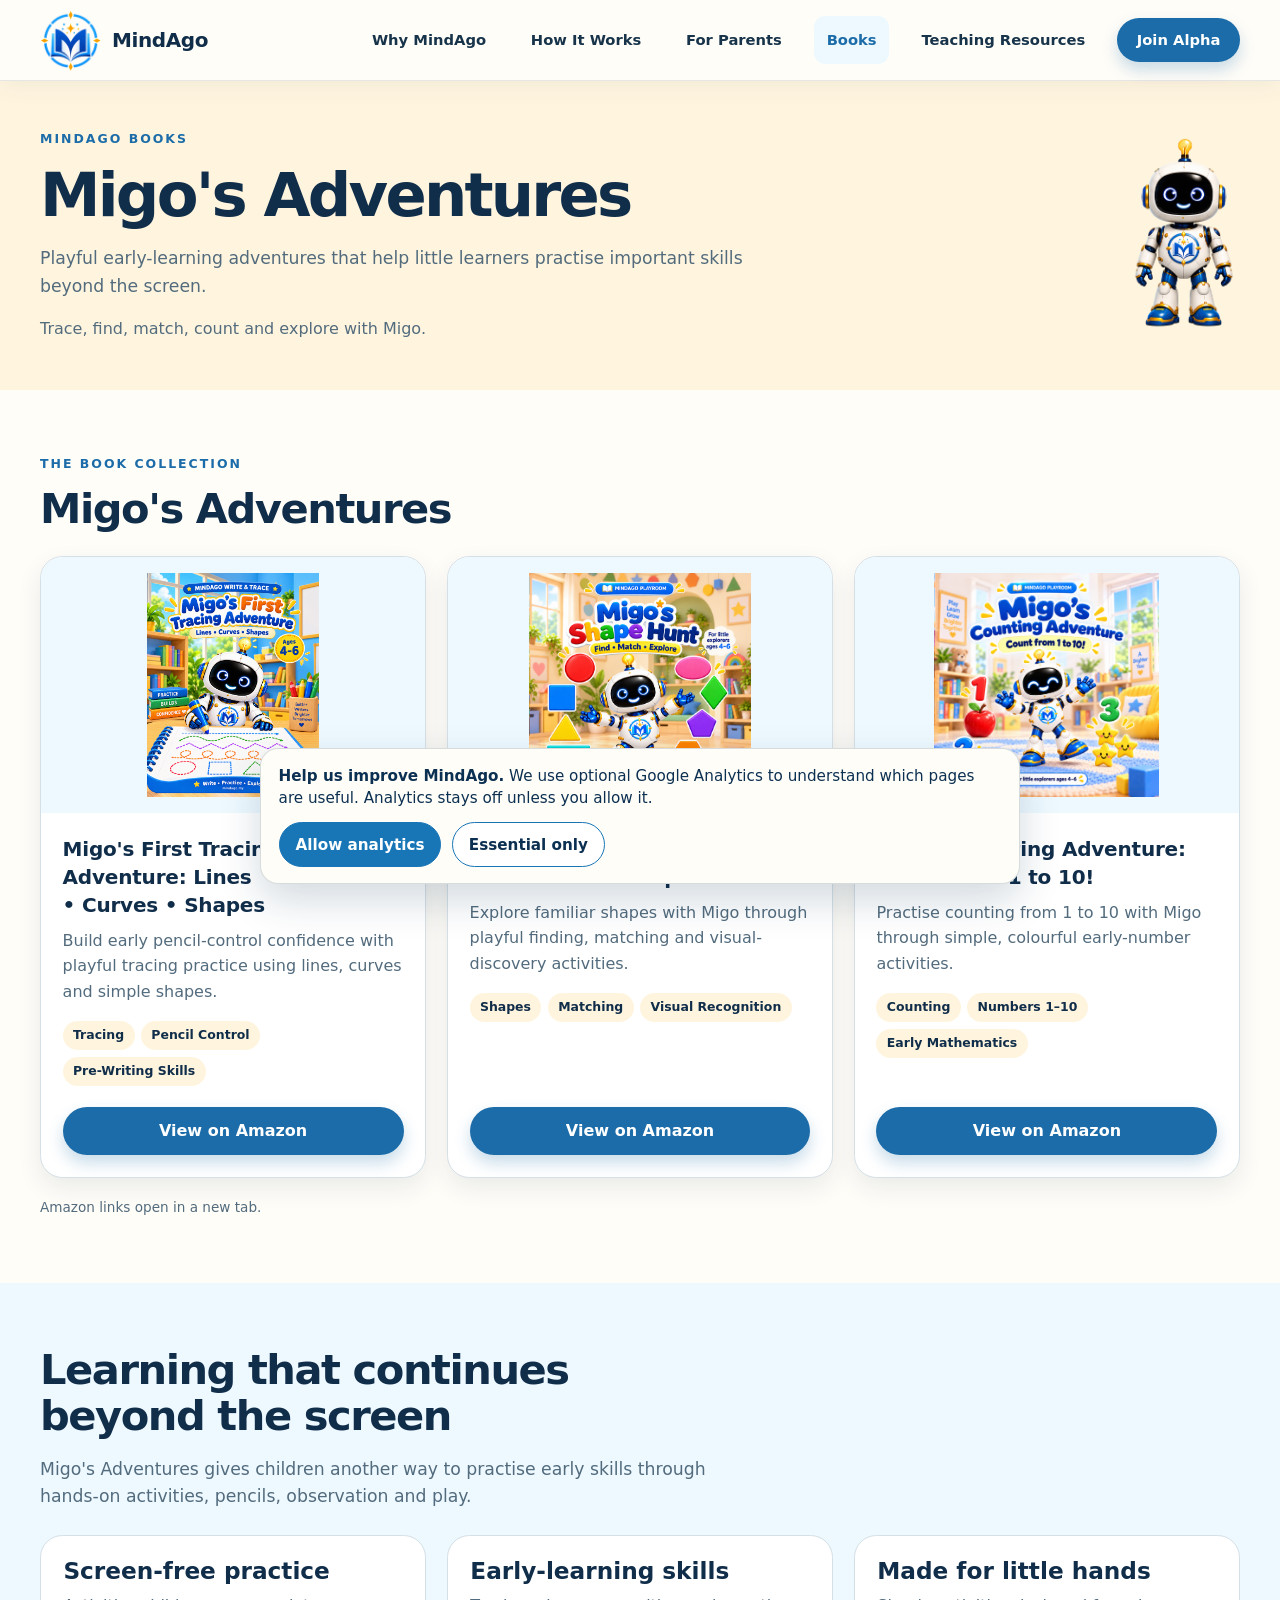
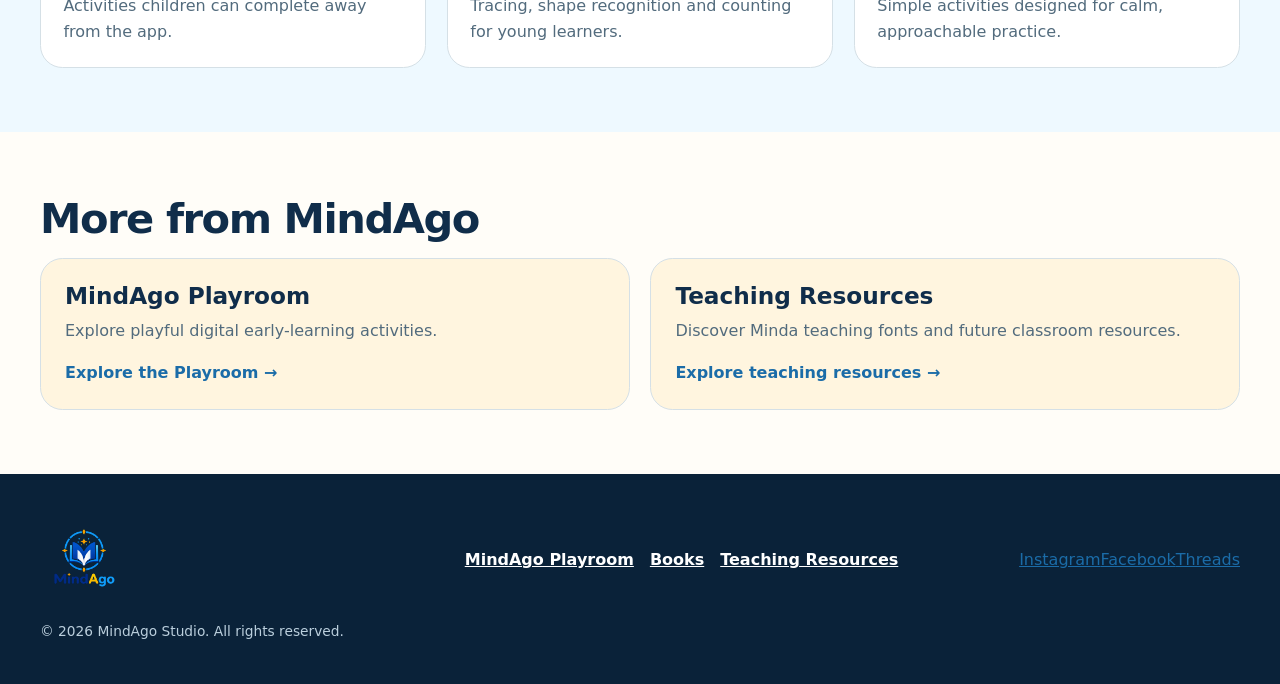
==== books/index.html @ 2902daa1 "Add social links to books footer" ====
<!doctype html>
<html lang="en">
  <head>
    <meta charset="utf-8">
    <meta name="viewport" content="width=device-width, initial-scale=1">
    <meta name="theme-color" content="#fff5df">
    <meta name="description" content="Explore Migo's Adventures from MindAgo — playful early-learning activity books for tracing, shapes and counting, available on Amazon.">
    <title>Migo's Adventures | MindAgo Books</title>
    <link rel="canonical" href="https://mindago.my/books/">
    <link rel="icon" href="../assets/branding/mindago_emblem.png?v=20260922c" type="image/png">
    <link rel="stylesheet" href="../styles.css?v=20260923b">
    <link rel="stylesheet" href="styles.css?v=20260922d">
    <script src="../script.js" defer></script>
    <script src="/analytics.js" defer></script>
</head>
  <body>
    <a class="skip-link" href="#main-content">Skip to main content</a>
    <header class="site-header" data-site-header>
      <div class="container header-inner">
        <a class="brand" href="../" aria-label="MindAgo home">
          <span class="brand-mark" aria-hidden="true">
            <img class="brand-logo" data-brand-logo
              src="../assets/branding/mindago_emblem.png?v=20260922c"
              width="68" height="68" alt="">
          </span>
          <span class="brand-name">MindAgo</span>
        </a>

        <button
          class="nav-toggle"
          type="button"
          aria-expanded="false"
          aria-controls="primary-navigation"
          data-nav-toggle
        >
          <span class="nav-toggle-label">Menu</span>
          <span class="nav-toggle-icon" aria-hidden="true"></span>
        </button>

        <nav class="site-nav" id="primary-navigation" aria-label="Primary navigation" data-navigation>
          <a href="../#why-mindago">Why MindAgo</a>
          <a href="../#how-it-works">How It Works</a>
          <a href="../#for-parents">For Parents</a>
          <a class="is-active" aria-current="page" href="/books/">Books</a>
          <a href="/teaching-resources/">Teaching Resources</a>
          <a class="button button-primary button-small" href="../#join-alpha">Join Alpha</a>
        </nav>
      </div>
    </header>


    <main id="main-content">
      <section class="books-intro" aria-labelledby="books-title">
        <div class="container books-intro-inner">
          <div>
            <p class="eyebrow">MindAgo Books</p>
            <h1 id="books-title">Migo's Adventures</h1>
            <p class="section-lead">Playful early-learning adventures that help little learners practise important skills beyond the screen.</p>
            <p>Trace, find, match, count and explore with Migo.</p>
          </div>
          <img src="../assets/characters/migo_default_1024.png?v=20260922c" width="941" height="1672" alt="">
        </div>
      </section>
      <section class="books-section" aria-labelledby="collection-title">
        <div class="container">
          <div class="section-heading">
            <p class="eyebrow">The book collection</p>
            <h2 id="collection-title">Migo's Adventures</h2>
          </div>
          <div class="book-grid">
          <article class="book-card" aria-labelledby="book-1">
            <img class="book-cover" src="../assets/books/migo_first_tracing_adventure.png" width="5169" height="6750" loading="lazy" decoding="async" alt="Cover of Migo&#x27;s First Tracing Adventure: Lines • Curves • Shapes">
            <div class="book-card-copy">
              <h3 id="book-1">Migo's First Tracing Adventure: Lines • Curves • Shapes</h3>
              <p>Build early pencil-control confidence with playful tracing practice using lines, curves and simple shapes.</p>
              <ul class="book-focus" aria-label="Learning focus"><li>Tracing</li><li>Pencil Control</li><li>Pre-Writing Skills</li></ul>
              <a class="button button-primary" href="https://www.amazon.com/dp/B0HKC2VXKJ" target="_blank" rel="noopener noreferrer" aria-describedby="amazon-note">View on Amazon</a>
            </div>
          </article>
          <article class="book-card" aria-labelledby="book-2">
            <img class="book-cover" src="../assets/books/migo_shape_hunt.png" width="1254" height="1260" loading="lazy" decoding="async" alt="Cover of Migo&#x27;s Shape Hunt: Find • Match • Explore">
            <div class="book-card-copy">
              <h3 id="book-2">Migo's Shape Hunt: Find • Match • Explore</h3>
              <p>Explore familiar shapes with Migo through playful finding, matching and visual-discovery activities.</p>
              <ul class="book-focus" aria-label="Learning focus"><li>Shapes</li><li>Matching</li><li>Visual Recognition</li></ul>
              <a class="button button-primary" href="https://www.amazon.com/dp/B0HJQJ74JT" target="_blank" rel="noopener noreferrer" aria-describedby="amazon-note">View on Amazon</a>
            </div>
          </article>
          <article class="book-card" aria-labelledby="book-3">
            <img class="book-cover" src="../assets/books/migo_counting_adventure.png" width="1040" height="1035" loading="lazy" decoding="async" alt="Cover of Migo&#x27;s Counting Adventure: Count from 1 to 10!">
            <div class="book-card-copy">
              <h3 id="book-3">Migo's Counting Adventure: Count from 1 to 10!</h3>
              <p>Practise counting from 1 to 10 with Migo through simple, colourful early-number activities.</p>
              <ul class="book-focus" aria-label="Learning focus"><li>Counting</li><li>Numbers 1–10</li><li>Early Mathematics</li></ul>
              <a class="button button-primary" href="https://www.amazon.com/dp/B0HJNPP9JC" target="_blank" rel="noopener noreferrer" aria-describedby="amazon-note">View on Amazon</a>
            </div>
          </article>
          </div>
          <p class="amazon-note" id="amazon-note">Amazon links open in a new tab.</p>
        </div>
      </section>
      <section class="books-section books-benefits" aria-labelledby="benefits-title">
        <div class="container">
          <div class="section-heading">
            <h2 id="benefits-title">Learning that continues beyond the screen</h2>
            <p>Migo's Adventures gives children another way to practise early skills through hands-on activities, pencils, observation and play.</p>
          </div>
          <div class="book-benefit-grid">
            <article><h3>Screen-free practice</h3><p>Activities children can complete away from the app.</p></article>
            <article><h3>Early-learning skills</h3><p>Tracing, shape recognition and counting for young learners.</p></article>
            <article><h3>Made for little hands</h3><p>Simple activities designed for calm, approachable practice.</p></article>
          </div>
        </div>
      </section>
      <section class="books-section" aria-labelledby="more-title">
        <div class="container">
          <h2 id="more-title">More from MindAgo</h2>
          <div class="books-more-grid">
            <a class="books-more-card" href="../"><h3>MindAgo Playroom</h3><p>Explore playful digital early-learning activities.</p><span aria-hidden="true">Explore the Playroom →</span></a>
            <a class="books-more-card" href="../teaching-resources/"><h3>Teaching Resources</h3><p>Discover Minda teaching fonts and future classroom resources.</p><span aria-hidden="true">Explore teaching resources →</span></a>
          </div>
        </div>
      </section>
    </main>
    <footer class="site-footer">
      <div class="container footer-main">
        <a class="footer-brand" href="../" aria-label="MindAgo home"><img src="../assets/branding/mindago_logo.png?v=20260922c" alt="MindAgo"></a>
        <nav class="footer-nav" aria-label="Footer navigation"><a href="../">MindAgo Playroom</a><a href="/books/" aria-current="page">Books</a><a href="../teaching-resources/">Teaching Resources</a></nav>
        <nav class="footer-social" aria-label="MindAgo social media"><a href="https://www.instagram.com/mindago.my/" target="_blank" rel="me noopener noreferrer" aria-label="MindAgo on Instagram">Instagram</a><a href="https://www.facebook.com/122094181443495933" target="_blank" rel="me noopener noreferrer" aria-label="MindAgo on Facebook">Facebook</a><a href="https://www.threads.com/@mindago.my" target="_blank" rel="me noopener noreferrer" aria-label="MindAgo on Threads">Threads</a></nav>
        <p class="footer-release">© 2026 MindAgo Studio. All rights reserved.</p>
      </div>
    </footer>
  </body>
</html>
---- styles.css ----
:root {
  --navy: #102d4a;
  --navy-deep: #0a2239;
  --blue: #1b6ca8;
  --blue-bright: #2f8fd3;
  --sky: #dff2ff;
  --sky-soft: #eef9ff;
  --cream: #fff5df;
  --cream-deep: #f7e6c7;
  --pearl: #fffdf8;
  --gold: #d69d2f;
  --gold-soft: #ffecb3;
  --green: #4f9d69;
  --green-soft: #e3f5e8;
  --ink: #17344b;
  --muted: #526b7d;
  --line: #d5e0e6;
  --white: #ffffff;
  --container: 75rem;
  --header-height: 5rem;
  --header-offset: 112px;
  --radius-small: 0.9rem;
  --radius-medium: 1.4rem;
  --radius-large: 2rem;
  --shadow-soft: 0 1rem 2.5rem rgba(16, 45, 74, 0.11);
  --shadow-card: 0 0.6rem 1.5rem rgba(16, 45, 74, 0.09);
}

*,
*::before,
*::after {
  box-sizing: border-box;
}

[hidden] {
  display: none !important;
}

html {
  scroll-behavior: smooth;
  scroll-padding-top: calc(var(--header-offset) / 2);
}

section[id] {
  scroll-margin-top: calc(var(--header-offset) / 2);
}

body {
  min-width: 20rem;
  margin: 0;
  color: var(--ink);
  background: var(--pearl);
  font-family: Inter, ui-rounded, "Segoe UI", system-ui, -apple-system, BlinkMacSystemFont, sans-serif;
  font-size: 1rem;
  line-height: 1.6;
  overflow-x: clip;
}

img {
  display: block;
  max-width: 100%;
  height: auto;
}

a {
  color: var(--blue);
}

a:hover {
  color: var(--navy);
}

button,
input,
select {
  font: inherit;
}

h1,
h2,
h3,
p,
figure,
blockquote {
  margin-top: 0;
}

h1,
h2,
h3 {
  color: var(--navy);
  font-weight: 850;
  line-height: 1.12;
  text-wrap: balance;
}

h1 {
  margin-bottom: 1.2rem;
  font-size: clamp(2.55rem, 8.5vw, 4.9rem);
  letter-spacing: -0.045em;
}

h2 {
  margin-bottom: 1rem;
  font-size: clamp(2rem, 6.5vw, 3.4rem);
  letter-spacing: -0.035em;
}

h3 {
  margin-bottom: 0.55rem;
  font-size: clamp(1.15rem, 3vw, 1.45rem);
}

p {
  margin-bottom: 1rem;
}

:focus-visible {
  outline: 3px solid #f0b52e;
  outline-offset: 4px;
}

.skip-link {
  position: fixed;
  z-index: 1000;
  top: 0.7rem;
  left: 0.7rem;
  padding: 0.8rem 1rem;
  border-radius: 0.65rem;
  color: var(--white);
  background: var(--navy);
  transform: translateY(-160%);
  transition: transform 160ms ease;
}

.skip-link:focus {
  color: var(--white);
  transform: translateY(0);
}

.container {
  width: min(100% - 2rem, var(--container));
  margin-inline: auto;
}

.section {
  position: relative;
  padding-block: clamp(4rem, 8vw, 7rem);
}

.section-heading {
  max-width: 44rem;
  margin-bottom: clamp(2rem, 5vw, 3.4rem);
}

.section-heading > p:last-child,
.section-lead {
  color: var(--muted);
  font-size: 1.08rem;
}

.centered-heading {
  margin-inline: auto;
  text-align: center;
}

.eyebrow {
  margin-bottom: 0.75rem;
  color: var(--blue);
  font-size: 0.78rem;
  font-weight: 900;
  letter-spacing: 0.16em;
  text-transform: uppercase;
}

.eyebrow-light {
  color: var(--gold-soft);
}

.button {
  display: inline-flex;
  min-height: 48px;
  padding: 0.78rem 1.35rem;
  border: 2px solid transparent;
  border-radius: 999px;
  align-items: center;
  justify-content: center;
  color: var(--white);
  font-weight: 800;
  line-height: 1.2;
  text-align: center;
  text-decoration: none;
  transition: transform 160ms ease, box-shadow 160ms ease, background-color 160ms ease;
}

.button:hover {
  color: var(--white);
  transform: translateY(-2px);
}

.button:active {
  transform: translateY(1px);
}

.button-primary {
  background: var(--blue);
  box-shadow: 0 0.5rem 1rem rgba(27, 108, 168, 0.24);
}

.button-primary:hover {
  background: #155b90;
}

.button-secondary {
  border-color: var(--blue);
  color: var(--blue);
  background: rgba(255, 255, 255, 0.74);
  box-shadow: none;
}

.button-secondary:hover {
  color: var(--navy);
  background: var(--white);
}

.button-light {
  color: var(--navy);
  background: var(--pearl);
}

.button-light:hover {
  color: var(--navy);
  background: var(--gold-soft);
}

.button-small {
  min-height: 44px;
  padding: 0.62rem 1.1rem;
  font-size: 0.92rem;
}

.button:disabled,
.button[aria-disabled="true"] {
  color: #566877;
  background: #d7e0e5;
  box-shadow: none;
  cursor: not-allowed;
  transform: none;
}

.site-header {
  position: sticky;
  z-index: 100;
  top: 0;
  min-height: var(--header-height);
  border-bottom: 1px solid rgba(16, 45, 74, 0.1);
  background: rgba(255, 253, 248, 0.94);
  box-shadow: 0 0.4rem 1.4rem rgba(16, 45, 74, 0.05);
  backdrop-filter: blur(12px);
}

.header-inner {
  display: flex;
  min-height: var(--header-height);
  flex-wrap: wrap;
  align-items: center;
  justify-content: space-between;
  gap: 0.5rem 1rem;
}

.brand {
  display: inline-flex;
  min-height: 48px;
  align-items: center;
  gap: 0.65rem;
  color: var(--navy);
  text-decoration: none;
}

.brand:hover {
  color: var(--blue);
}

.brand-mark {
  display: grid;
  width: 3.85rem;
  height: 3.85rem;
  flex: 0 0 auto;
  place-items: center;
}

.brand-logo {
  width: 100%;
  height: 100%;
  object-fit: contain;
}

.brand-fallback {
  display: grid;
  width: 100%;
  height: 100%;
  place-items: center;
  border-radius: 50%;
  color: var(--white);
  background: var(--blue);
  font-size: 1.7rem;
  font-weight: 900;
}

.brand-name {
  font-size: 1.25rem;
  font-weight: 900;
  letter-spacing: -0.02em;
}

.nav-toggle {
  display: inline-flex;
  min-width: 48px;
  min-height: 48px;
  padding: 0.6rem 0.8rem;
  border: 1px solid var(--line);
  border-radius: 0.75rem;
  align-items: center;
  gap: 0.55rem;
  color: var(--navy);
  background: var(--white);
  font-weight: 800;
}

.nav-toggle-icon,
.nav-toggle-icon::before,
.nav-toggle-icon::after {
  display: block;
  width: 1.25rem;
  height: 2px;
  border-radius: 1px;
  background: currentColor;
}

.nav-toggle-icon {
  position: relative;
}

.nav-toggle-icon::before,
.nav-toggle-icon::after {
  position: absolute;
  left: 0;
  content: "";
}

.nav-toggle-icon::before { top: -0.4rem; }
.nav-toggle-icon::after { top: 0.4rem; }

.site-nav {
  display: flex;
  width: 100%;
  padding: 0.3rem 0 1rem;
  flex-direction: column;
  gap: 0.15rem;
}

html.has-js .site-nav {
  display: none;
}

html.has-js .site-nav.is-open {
  display: flex;
}

.site-nav > a:not(.button) {
  display: inline-flex;
  min-height: 48px;
  padding: 0.75rem;
  border-radius: 0.7rem;
  align-items: center;
  color: var(--ink);
  font-weight: 750;
  text-decoration: none;
}

.site-nav > a:not(.button):hover,
.site-nav > a:not(.button).is-active {
  color: var(--blue);
  background: var(--sky-soft);
}

.hero {
  position: relative;
  padding-block: clamp(2.6rem, 5.6vw, 5.4rem);
  overflow: hidden;
  background:
    radial-gradient(circle at 8% 12%, rgba(255, 216, 113, 0.32), transparent 18rem),
    radial-gradient(circle at 92% 18%, rgba(47, 143, 211, 0.17), transparent 23rem),
    linear-gradient(145deg, #fff9ea 0%, var(--cream) 56%, #eaf7ff 100%);
}

.hero::after {
  position: absolute;
  right: -5rem;
  bottom: -8rem;
  width: 19rem;
  height: 19rem;
  border: 2.2rem solid rgba(27, 108, 168, 0.06);
  border-radius: 50%;
  content: "";
}

.hero-grid {
  position: relative;
  z-index: 1;
  display: grid;
  align-items: center;
  gap: clamp(2.4rem, 6vw, 5rem);
}

.hero-copy {
  max-width: 42rem;
}

.hero h1 {
  margin-bottom: 1rem;
  line-height: 1.02;
}

.hero-summary {
  max-width: 39rem;
  margin-bottom: 1.3rem;
  color: var(--muted);
  font-size: clamp(1.05rem, 2.6vw, 1.24rem);
}

.button-group {
  display: flex;
  flex-wrap: wrap;
  gap: 0.8rem;
}

.button-group .button {
  flex: 1 1 12rem;
}

.hero-note {
  display: flex;
  margin: 1.05rem 0 0;
  flex-wrap: wrap;
  gap: 0.5rem 1rem;
  color: var(--muted);
  font-size: 0.84rem;
  font-weight: 700;
}

.hero-note span {
  display: inline-flex;
  align-items: center;
  gap: 0.55rem;
}

.hero-note span::before {
  flex: 0 0 0.38rem;
  width: 0.38rem;
  height: 0.38rem;
  border-radius: 50%;
  background: var(--green);
  content: "";
}

.hero-art {
  position: relative;
  width: 100%;
  max-width: 43rem;
  margin-inline: auto;
  padding: 0 0.8rem 1.6rem;
}

.product-preview,
.playroom-feature-frame {
  position: relative;
  margin: 0;
}

.product-preview {
  padding: 0.5rem;
  border: 1px solid rgba(16, 45, 74, 0.15);
  border-radius: clamp(1.2rem, 4vw, 2rem);
  background: rgba(255, 255, 255, 0.78);
  box-shadow: var(--shadow-soft);
  transform: rotate(0.7deg);
}

.playroom-image {
  width: 100%;
  height: auto;
  aspect-ratio: 3 / 2;
  border-radius: calc(var(--radius-large) - 0.45rem);
  object-fit: contain;
  object-position: center;
}

.preview-badge {
  position: absolute;
  z-index: 3;
  top: -0.85rem;
  left: 1.2rem;
  padding: 0.45rem 0.8rem;
  border-radius: 999px;
  color: var(--navy);
  background: var(--gold-soft);
  box-shadow: var(--shadow-card);
  font-size: 0.76rem;
  font-weight: 850;
}

.product-preview figcaption,
.playroom-feature-frame figcaption {
  margin: 0.6rem 0.3rem 0.15rem;
  color: var(--muted);
  font-size: 0.77rem;
  text-align: center;
}

.hero-migo {
  position: absolute;
  z-index: 4;
  right: 0;
  bottom: 1rem;
  display: none;
  width: clamp(7.5rem, 11vw, 10.5rem);
  height: auto;
  aspect-ratio: 1;
  object-fit: contain;
  pointer-events: none;
}

.guides-section {
  padding-bottom: clamp(3.5rem, 7vw, 6rem);
  background: var(--pearl);
}

.guide-grid {
  display: grid;
  gap: 1.2rem;
}

.guide-card {
  position: relative;
  display: grid;
  min-height: 22rem;
  padding: 1.2rem 1.2rem 1.5rem;
  border: 1px solid rgba(16, 45, 74, 0.1);
  border-radius: var(--radius-large);
  align-content: end;
  overflow: hidden;
  transition: transform 180ms ease, box-shadow 180ms ease;
}

.guide-card::before {
  position: absolute;
  top: -4rem;
  right: -4rem;
  width: 11rem;
  height: 11rem;
  border: 1.3rem solid rgba(255, 255, 255, 0.34);
  border-radius: 50%;
  content: "";
}

.guide-migo { background: linear-gradient(150deg, #e7f6ff, #cfeeff); }
.guide-mindy { background: linear-gradient(150deg, #fff9e9, #f9e4b7); }
.guide-egg { background: linear-gradient(150deg, #fff9e8, #ffedaf); }

.guide-art {
  position: relative;
  z-index: 1;
  display: grid;
  height: clamp(13rem, 68vw, 18rem);
  place-items: center;
  overflow: hidden;
}

.guide-art img {
  position: absolute;
  inset: 0;
  width: 100%;
  height: 100%;
  object-fit: contain;
}

.guide-art-egg {
  margin: 0;
}

.guide-card > div:last-child {
  position: relative;
  z-index: 2;
  padding: 1rem 1.1rem;
  border-radius: var(--radius-medium);
  background: rgba(255, 255, 255, 0.78);
  backdrop-filter: blur(6px);
}

.guide-card p {
  margin: 0;
  color: var(--muted);
}

.trust-section {
  padding-block: clamp(3.2rem, 6vw, 5rem);
  color: var(--white);
  background: var(--navy);
}

.trust-heading {
  max-width: 45rem;
  margin: 0 auto 2rem;
  text-align: center;
}

.trust-heading h2,
.trust-card h3 {
  color: var(--white);
}

.trust-heading > p:last-child {
  color: #cfe1ed;
}

.trust-card-grid {
  display: grid;
  gap: 0.8rem;
}

.trust-card {
  padding: 1.25rem;
  border: 1px solid rgba(255, 255, 255, 0.13);
  border-radius: var(--radius-medium);
  background: rgba(255, 255, 255, 0.07);
}

.trust-card > span {
  display: grid;
  width: 3rem;
  height: 3rem;
  margin-bottom: 0.9rem;
  place-items: center;
  border-radius: 1rem;
  color: var(--navy);
  background: var(--gold-soft);
  font-weight: 900;
}

.trust-card p {
  margin: 0;
  color: #cfe1ed;
}

.why-section {
  background:
    radial-gradient(circle at 95% 10%, rgba(47, 143, 211, 0.12), transparent 22rem),
    var(--pearl);
}

.why-grid {
  display: grid;
  gap: 1rem;
}

.why-item {
  position: relative;
  display: grid;
  min-height: 14rem;
  padding: 1.2rem;
  border-radius: var(--radius-large);
  grid-template-columns: minmax(6rem, 36%) 1fr;
  align-items: center;
  gap: 1rem;
  overflow: hidden;
}

.why-explore { background: var(--sky); }
.why-learn { background: #f9ecd0; }
.why-grow { background: var(--green-soft); }

.why-item img {
  width: 100%;
  height: 11rem;
  object-fit: contain;
}

.why-item span {
  display: block;
  margin-bottom: 0.4rem;
  color: var(--blue);
  font-size: 0.75rem;
  font-weight: 900;
  letter-spacing: 0.12em;
}

.why-item p {
  margin: 0;
  color: var(--muted);
}

.playroom-section {
  color: var(--white);
  background:
    radial-gradient(circle at 5% 100%, rgba(79, 157, 105, 0.2), transparent 22rem),
    linear-gradient(135deg, var(--navy-deep), var(--navy));
}

.playroom-showcase {
  display: grid;
  align-items: center;
  gap: clamp(2rem, 5vw, 4rem);
}

.playroom-copy h2 {
  color: var(--white);
}

.playroom-copy > p:not(.eyebrow) {
  color: #d9e9f3;
}

.playroom-callouts {
  display: grid;
  margin: 1.8rem 0;
  padding: 0;
  gap: 0.7rem;
  list-style: none;
}

.playroom-callouts li {
  display: flex;
  min-height: 50px;
  padding: 0.55rem 0.75rem;
  border-radius: 0.9rem;
  align-items: center;
  gap: 0.8rem;
  background: rgba(255, 255, 255, 0.08);
}

.playroom-callouts span {
  display: grid;
  min-width: 2.5rem;
  min-height: 2.5rem;
  place-items: center;
  border-radius: 0.75rem;
  color: var(--navy);
  background: var(--gold-soft);
  font-size: 0.78rem;
  font-weight: 900;
}

.availability-note {
  padding-left: 1rem;
  border-left: 3px solid var(--green);
  font-size: 0.9rem;
}

.playroom-feature-frame {
  padding: 0.6rem;
  border: 1px solid rgba(255, 255, 255, 0.22);
  border-radius: var(--radius-large);
  background: rgba(255, 255, 255, 0.09);
  box-shadow: 0 1.5rem 3rem rgba(0, 0, 0, 0.25);
}

.playroom-feature-frame figcaption {
  color: #cfe1ed;
}

.journey-section {
  background: var(--cream);
}

.journey-list {
  position: relative;
  display: grid;
  margin: 0;
  padding: 0 0 0 0.2rem;
  gap: 1rem;
  list-style: none;
}

.journey-list::before {
  position: absolute;
  top: 2rem;
  bottom: 2rem;
  left: 1.72rem;
  border-left: 2px dashed rgba(27, 108, 168, 0.38);
  content: "";
}

.journey-list li {
  position: relative;
  z-index: 1;
  display: grid;
  min-height: 7rem;
  padding: 1rem;
  border: 1px solid rgba(16, 45, 74, 0.09);
  border-radius: var(--radius-medium);
  grid-template-columns: auto 1fr;
  align-items: start;
  gap: 1rem;
  background: rgba(255, 253, 248, 0.9);
}

.journey-number {
  display: grid;
  width: 3rem;
  height: 3rem;
  place-items: center;
  border: 0.35rem solid var(--cream);
  border-radius: 50%;
  color: var(--white);
  background: var(--blue);
  font-weight: 900;
}

.journey-list h3 {
  margin-top: 0.35rem;
  font-size: 1.05rem;
}

.journey-list p {
  margin: 0;
  color: var(--muted);
  font-size: 0.9rem;
}

.approach-section {
  background: var(--pearl);
}

.approach-grid,
.alpha-grid,
.parent-grid,
.join-grid {
  display: grid;
  gap: clamp(2rem, 6vw, 5rem);
}

.approach-intro {
  display: grid;
  align-content: start;
}

.approach-intro > p:not(.eyebrow) {
  color: var(--muted);
  font-size: 1.05rem;
}

.approach-intro blockquote {
  margin-bottom: 0;
  padding: 1.15rem 1.25rem;
  border-left: 0.35rem solid var(--gold);
  border-radius: 0 var(--radius-small) var(--radius-small) 0;
  color: var(--navy);
  background: var(--cream);
  font-weight: 800;
}

.approach-mindy {
  position: relative;
  display: grid;
  height: clamp(13rem, 32vw, 16rem);
  margin-top: 1.4rem;
  border: 1px solid rgba(27, 108, 168, 0.12);
  border-radius: var(--radius-large);
  place-items: end center;
  background: linear-gradient(145deg, var(--sky-soft), #fff3d2);
  overflow: hidden;
}

.approach-mindy img {
  position: absolute;
  inset: 0;
  width: 100%;
  height: 100%;
  object-fit: contain;
  object-position: center bottom;
}

.principle-list {
  display: grid;
  margin: 0;
  padding: 0;
  gap: 0.4rem;
  list-style: none;
}

.principle-list li {
  display: grid;
  min-height: 5.2rem;
  padding: 0.9rem;
  border-bottom: 1px solid var(--line);
  grid-template-columns: 2.4rem 1fr;
  gap: 0.8rem;
}

.principle-list > li > span {
  color: var(--gold);
  font-size: 0.78rem;
  font-weight: 900;
}

.principle-list h3 {
  margin-bottom: 0.25rem;
  font-size: 1.03rem;
}

.principle-list p {
  margin: 0;
  color: var(--muted);
  font-size: 0.9rem;
}

.alpha-section {
  color: var(--white);
  background: var(--navy-deep);
  overflow: hidden;
}

.alpha-section h2,
.alpha-section h3 {
  color: var(--white);
}

.alpha-copy {
  position: relative;
  padding-bottom: 0;
}

.alpha-lead {
  color: #d4e4ef;
  font-size: 1.05rem;
}

.alpha-copy img {
  position: absolute;
  right: 0;
  bottom: -2.5rem;
  display: none;
  width: min(11rem, 32vw);
  height: 11rem;
  max-height: 11rem;
  object-fit: contain;
  object-position: center bottom;
  opacity: 0.86;
}

.alpha-status-card {
  position: relative;
  z-index: 2;
  padding: clamp(1.3rem, 4vw, 2.2rem);
  border: 1px solid rgba(255, 255, 255, 0.14);
  border-radius: var(--radius-large);
  background: rgba(255, 255, 255, 0.08);
}

.alpha-status-card > p {
  margin-bottom: 0;
  color: #cfe1ed;
}

.status-list {
  display: grid;
  margin: 1.25rem 0 1.5rem;
  padding: 0;
  gap: 0.65rem;
  list-style: none;
}

.status-list li {
  display: grid;
  min-height: 52px;
  padding: 0.7rem 0.8rem;
  border-radius: 0.85rem;
  grid-template-columns: auto 1fr;
  align-items: center;
  gap: 0 0.7rem;
  background: rgba(255, 255, 255, 0.08);
}

.status-list li > span:last-child {
  grid-column: 2;
  color: #d8e7f0;
  font-size: 0.82rem;
}

.status-dot {
  width: 0.75rem;
  height: 0.75rem;
  grid-row: 1 / span 2;
  border-radius: 50%;
}

.status-live { background: #78dc97; box-shadow: 0 0 0 0.24rem rgba(120, 220, 151, 0.15); }
.status-planned { background: var(--gold); }

.parent-section {
  background: linear-gradient(160deg, var(--pearl), #f5fbff);
}

.parent-grid {
  align-items: center;
}

.parent-visual {
  position: relative;
  min-height: 24rem;
  border-radius: 48% 48% 2rem 2rem;
  background: linear-gradient(160deg, #fff3cf, #dff2ff);
  overflow: hidden;
}

.parent-visual > img {
  width: 100%;
  height: 24rem;
  object-fit: contain;
}

.parent-quote {
  position: absolute;
  right: 1rem;
  bottom: 1rem;
  left: 1rem;
  padding: 1rem 1.2rem;
  border-radius: var(--radius-medium);
  color: var(--navy);
  background: rgba(255, 255, 255, 0.88);
  box-shadow: var(--shadow-card);
}

.parent-quote span {
  display: block;
  color: var(--muted);
  font-size: 0.85rem;
}

.check-list {
  display: grid;
  margin: 1.7rem 0 0;
  padding: 0;
  gap: 0.7rem;
  list-style: none;
}

.check-list li {
  position: relative;
  min-height: 2rem;
  padding-left: 2.2rem;
  font-weight: 700;
}

.check-list li::before {
  position: absolute;
  top: 0.05rem;
  left: 0;
  display: grid;
  width: 1.55rem;
  height: 1.55rem;
  place-items: center;
  border-radius: 50%;
  color: #28613a;
  background: var(--green-soft);
  content: "✓";
  font-size: 0.82rem;
  font-weight: 900;
}

.join-section {
  border-top: 1px solid var(--line);
  background:
    radial-gradient(circle at 0 100%, rgba(79, 157, 105, 0.16), transparent 24rem),
    var(--cream);
}

.join-copy > p:not(.eyebrow) {
  color: var(--muted);
  font-size: 1.05rem;
}

.privacy-callout {
  margin-top: 1.6rem;
  padding: 1.1rem 1.2rem;
  border-left: 0.35rem solid var(--green);
  border-radius: 0 var(--radius-small) var(--radius-small) 0;
  background: var(--green-soft);
}

.privacy-callout p {
  margin: 0.25rem 0 0;
  color: #315c3d;
  font-size: 0.9rem;
}

.alpha-form {
  padding: clamp(1.25rem, 5vw, 2.3rem);
  border: 1px solid var(--line);
  border-radius: var(--radius-large);
  background: var(--white);
  box-shadow: var(--shadow-soft);
}

.form-grid {
  display: grid;
  gap: 1rem;
}

.field {
  display: grid;
  gap: 0.38rem;
}

.field label:not(.checkbox-label) {
  font-size: 0.9rem;
  font-weight: 800;
}

.field input,
.field select {
  width: 100%;
  min-height: 48px;
  padding: 0.65rem 0.85rem;
  border: 1px solid #8faab9;
  border-radius: 0.75rem;
  color: var(--ink);
  background: var(--white);
}

.field input:hover,
.field select:hover {
  border-color: var(--blue);
}

.field input:focus,
.field select:focus {
  border-color: var(--blue);
  outline: 3px solid rgba(240, 181, 46, 0.55);
  outline-offset: 2px;
}

.checkbox-label {
  display: grid;
  min-height: 44px;
  grid-template-columns: auto 1fr;
  align-items: start;
  gap: 0.75rem;
  font-size: 0.9rem;
  font-weight: 650;
  cursor: pointer;
}

.checkbox-label input {
  width: 1.3rem;
  min-height: 1.3rem;
  margin: 0.18rem 0 0;
  accent-color: var(--blue);
}

.form-submit {
  width: 100%;
  margin-top: 1.2rem;
}

.form-help {
  margin: 0.85rem 0 0;
  color: var(--muted);
  font-size: 0.84rem;
  text-align: center;
}

.site-footer {
  padding: 2.6rem 0;
  color: #dceaf5;
  background: var(--navy-deep);
}

.footer-main {
  display: grid;
  align-items: center;
  gap: 1rem;
}

.footer-brand {
  display: inline-flex;
  min-height: 44px;
  align-items: center;
  color: var(--white);
  font-size: 1.3rem;
  font-weight: 900;
  text-decoration: none;
}

.footer-brand img {
  display: block;
  width: 5.5rem;
  height: auto;
  object-fit: contain;
}

.footer-brand:hover,
.footer-nav a:hover {
  color: var(--gold-soft);
}

.footer-nav {
  display: flex;
  flex-wrap: wrap;
  gap: 0.25rem 1rem;
}

.footer-nav a {
  display: inline-flex;
  min-height: 44px;
  align-items: center;
  color: var(--white);
  font-weight: 700;
}

.footer-release {
  display: grid;
  margin: 0;
  gap: 0.15rem;
  color: #bbcfdd;
  font-size: 0.86rem;
}

.footer-release span:last-child {
  color: var(--gold-soft);
  font-weight: 800;
}

.footer-notes {
  display: grid;
  margin-top: 1.2rem;
  padding-top: 1.2rem;
  border-top: 1px solid rgba(255, 255, 255, 0.15);
  gap: 0.4rem;
}

.footer-notes p {
  margin: 0;
  color: #bbcfdd;
  font-size: 0.78rem;
}

.footer-notes strong {
  color: var(--white);
}

.floating-migo {
  /* Keep character artwork rasterized at its native sharpness. */
  animation: none;
}

.glowing-egg {
  filter: drop-shadow(0 0 0.55rem rgba(255, 211, 76, 0.36));
  animation: egg-glow 3.8s ease-in-out infinite;
}

html.has-js [data-reveal] {
  opacity: 0;
  transform: translateY(1rem);
  transition: opacity 480ms ease, transform 480ms ease;
}

html.has-js [data-reveal].is-visible {
  opacity: 1;
  transform: translateY(0);
}

@keyframes migo-float {
  0%, 100% { transform: translateY(0); }
  50% { transform: translateY(-5px); }
}

@keyframes egg-glow {
  0%, 100% { filter: drop-shadow(0 0 0.4rem rgba(255, 211, 76, 0.28)); }
  50% { filter: drop-shadow(0 0 0.8rem rgba(255, 211, 76, 0.48)); }
}

@media (hover: hover) and (pointer: fine) {
  .guide-card:hover {
    transform: translateY(-5px);
    box-shadow: var(--shadow-card);
  }
}

@media (min-width: 38rem) {
  .container {
    width: min(100% - 3rem, var(--container));
  }

  .guide-art {
    height: 14rem;
  }

  .guide-grid,
  .trust-card-grid {
    grid-template-columns: repeat(2, minmax(0, 1fr));
  }

  .guide-egg {
    grid-column: 1 / -1;
  }

  .form-grid {
    grid-template-columns: repeat(2, minmax(0, 1fr));
  }

  .field-full {
    grid-column: 1 / -1;
  }

  .why-grid {
    grid-template-columns: repeat(2, minmax(0, 1fr));
  }

  .why-grow {
    grid-column: 1 / -1;
  }
}

@media (min-width: 48rem) {
  .footer-main {
    grid-template-columns: auto 1fr auto;
  }

  .footer-nav {
    justify-content: center;
  }

  .journey-list {
    grid-template-columns: repeat(2, minmax(0, 1fr));
    padding: 0;
  }

  .journey-list::before {
    display: none;
  }

  .journey-list li:last-child {
    grid-column: 1 / -1;
  }
}

@media (min-width: 53rem) {
  .header-inner {
    flex-wrap: nowrap;
  }

  .nav-toggle,
  html.has-js .nav-toggle {
    display: none;
  }

  .site-nav,
  html.has-js .site-nav,
  html.has-js .site-nav.is-open {
    display: flex;
    width: auto;
    padding: 0;
    flex-direction: row;
    align-items: center;
    gap: 0.85rem;
  }

  .site-nav > a:not(.button) {
    padding-inline: 0.8rem;
    font-size: 0.92rem;
  }

  .trust-card-grid {
    grid-template-columns: repeat(4, minmax(0, 1fr));
  }

  .hero-grid {
    grid-template-columns: minmax(0, 0.9fr) minmax(27rem, 1.1fr);
  }

  .hero h1 {
    font-size: clamp(3.2rem, 5.3vw, 4.7rem);
  }

  .hero-migo {
    display: block;
  }

  .button-group .button {
    flex: 0 0 auto;
  }

  .playroom-showcase {
    grid-template-columns: minmax(18rem, 0.72fr) minmax(30rem, 1.28fr);
  }

  .approach-grid,
  .alpha-grid,
  .parent-grid,
  .join-grid {
    grid-template-columns: repeat(2, minmax(0, 1fr));
    align-items: center;
  }

  .approach-mindy {
    height: 15rem;
  }

  .alpha-copy {
    padding: 0 9rem 0 0;
  }

  .alpha-copy img {
    right: -2rem;
    bottom: -4rem;
    display: block;
  }
}

@media (min-width: 64rem) {
  .guide-grid {
    grid-template-columns: repeat(3, minmax(0, 1fr));
  }

  .guide-art {
    height: 13rem;
  }

  .guide-egg {
    grid-column: auto;
  }

  .why-grid {
    grid-template-columns: repeat(3, minmax(0, 1fr));
  }

  .why-grow {
    grid-column: auto;
  }

  .why-item {
    min-height: 24rem;
    grid-template-columns: 1fr;
    align-content: end;
  }

  .why-item img {
    height: 12rem;
  }

  .journey-list {
    grid-template-columns: repeat(5, minmax(0, 1fr));
    gap: 0.7rem;
  }

  .journey-list::before {
    display: block;
    top: 2.45rem;
    right: 7%;
    bottom: auto;
    left: 7%;
    border-top: 2px dashed rgba(27, 108, 168, 0.38);
    border-left: 0;
  }

  .journey-list li,
  .journey-list li:last-child {
    min-height: 13rem;
    grid-column: auto;
    grid-template-columns: 1fr;
    align-content: start;
  }
}

@media (min-width: 80rem) {
  .site-nav,
  html.has-js .site-nav {
    gap: 1.2rem;
  }

  .hero-art {
    max-width: 46rem;
  }
}

@media (max-width: 23rem) {
  .brand-name {
    display: none;
  }

  .hero-art {
    padding-inline: 0;
  }

  .why-item {
    grid-template-columns: 1fr;
  }

  .why-item img {
    height: 8rem;
  }
}

@media (prefers-reduced-motion: reduce) {
  html {
    scroll-behavior: auto;
  }

  *,
  *::before,
  *::after {
    scroll-behavior: auto !important;
    animation-duration: 0.01ms !important;
    animation-iteration-count: 1 !important;
    transition-duration: 0.01ms !important;
  }

  .floating-migo,
  .glowing-egg {
    animation: none;
  }

  html.has-js [data-reveal] {
    opacity: 1;
    transform: none;
  }
}

/* Standalone error page */
.error-page {
  display: grid;
  min-height: 100vh;
  padding: 1rem;
  place-items: center;
  background: radial-gradient(circle at 20% 20%, rgba(255, 200, 71, 0.25), transparent 24rem), var(--cream);
}

.error-card {
  width: min(100%, 38rem);
  padding: clamp(1.6rem, 7vw, 3.5rem);
  border: 1px solid var(--line);
  border-radius: var(--radius-large);
  background: var(--white);
  box-shadow: var(--shadow-soft);
  text-align: center;
}

.error-card .brand-mark {
  width: 5.75rem;
  height: 5.75rem;
  margin: 0 auto 1.25rem;
}

.error-code {
  margin-bottom: 0.35rem;
  color: var(--blue);
  font-size: 0.85rem;
  font-weight: 900;
  letter-spacing: 0.16em;
  text-transform: uppercase;
}
/* Books discovery: scoped so the existing homepage sections stay unchanged. */
.books-teaser { padding-block: 2.5rem; border-top: 1px solid var(--line); background: var(--sky-soft); }
.books-teaser-inner { display: flex; align-items: center; justify-content: space-between; gap: 1.5rem; }
.books-teaser h2 { font-size: clamp(1.65rem, 3.5vw, 2.3rem); margin-bottom: .6rem; }
.books-teaser p:not(.eyebrow) { color: var(--muted); }
.books-teaser img { width: clamp(4rem, 10vw, 6rem); height: auto; object-fit: contain; flex: 0 0 auto; }
---- books/styles.css ----
/* Inherit the homepage's colours, type, compact header and mobile navigation. */
.books-intro { padding-block: clamp(2rem, 4vw, 3rem); background: var(--cream); }
.books-intro-inner { display: flex; align-items: center; justify-content: space-between; gap: 1.5rem; }
.books-intro-inner > div { max-width: 46rem; min-width: 0; }
.books-intro h1 { font-size: clamp(2.35rem, 5vw, 3.8rem); margin-bottom: 1rem; }
.books-intro p:last-child { margin-bottom: 0; color: var(--muted); }
.books-intro img { width: clamp(4rem, 11vw, 7rem); height: auto; object-fit: contain; flex: 0 0 auto; }
.books-section { padding-block: clamp(2.5rem, 5vw, 4rem); }
.books-section .section-heading { margin-bottom: 1.5rem; }
.books-section h2 { font-size: clamp(1.9rem, 3.5vw, 2.6rem); }
.book-grid, .book-benefit-grid, .books-more-grid { display: grid; gap: 1.3rem; }
.book-card { min-width: 0; border: 1px solid var(--line); border-radius: var(--radius-medium); overflow: hidden; background: var(--white); box-shadow: var(--shadow-card); display: flex; flex-direction: column; }
.book-cover-placeholder { min-height: 16rem; padding: 1.5rem; display: grid; place-items: center; background: var(--sky-soft); border-bottom: 1px solid var(--line); }
.book-cover-placeholder span { display: grid; place-items: center; width: 9.5rem; aspect-ratio: 3 / 4; border: 1px dashed #a7bdcc; border-radius: .5rem; color: var(--muted); font-size: .9rem; background: #ffffff80; }
/* Ready for approved cover artwork; never crop covers. */
.book-cover { display: block; width: 100%; height: 16rem; object-fit: contain; padding: 1rem; background: var(--sky-soft); }
.book-card-copy { padding: 1.35rem; flex: 1; display: flex; flex-direction: column; align-items: flex-start; }
.book-card h3 { font-size: 1.25rem; line-height: 1.4; letter-spacing: -.01em; }
.book-card p { color: var(--muted); }
.book-focus { list-style: none; display: flex; flex-wrap: wrap; gap: .4rem; padding: 0; margin: 0 0 1.3rem; }
.book-focus li { padding: .3rem .65rem; border-radius: 999px; background: var(--cream); color: var(--navy); font-size: .78rem; font-weight: 700; }
.book-card .button { margin-top: auto; width: 100%; }
.amazon-note { font-size: .85rem; color: var(--muted); margin: 1.2rem 0 0; }
.books-benefits { background: var(--sky-soft); }
.book-benefit-grid article { background: var(--white); border: 1px solid var(--line); border-radius: var(--radius-medium); padding: 1.4rem; }
.book-benefit-grid p { color: var(--muted); margin-bottom: 0; }
.books-more-card { display: block; padding: 1.5rem; border-radius: var(--radius-medium); background: var(--cream); color: var(--navy); text-decoration: none; border: 1px solid var(--line); }
.books-more-card p { color: var(--muted); }
.books-more-card span { font-weight: 800; color: var(--blue); }
.books-more-card:hover { border-color: var(--blue); }
@media (min-width: 40rem) {
  .book-grid, .books-more-grid { grid-template-columns: repeat(2, minmax(0,1fr)); }
}
@media (min-width: 64rem) {
  .book-grid, .book-benefit-grid { grid-template-columns: repeat(3, minmax(0,1fr)); }
}
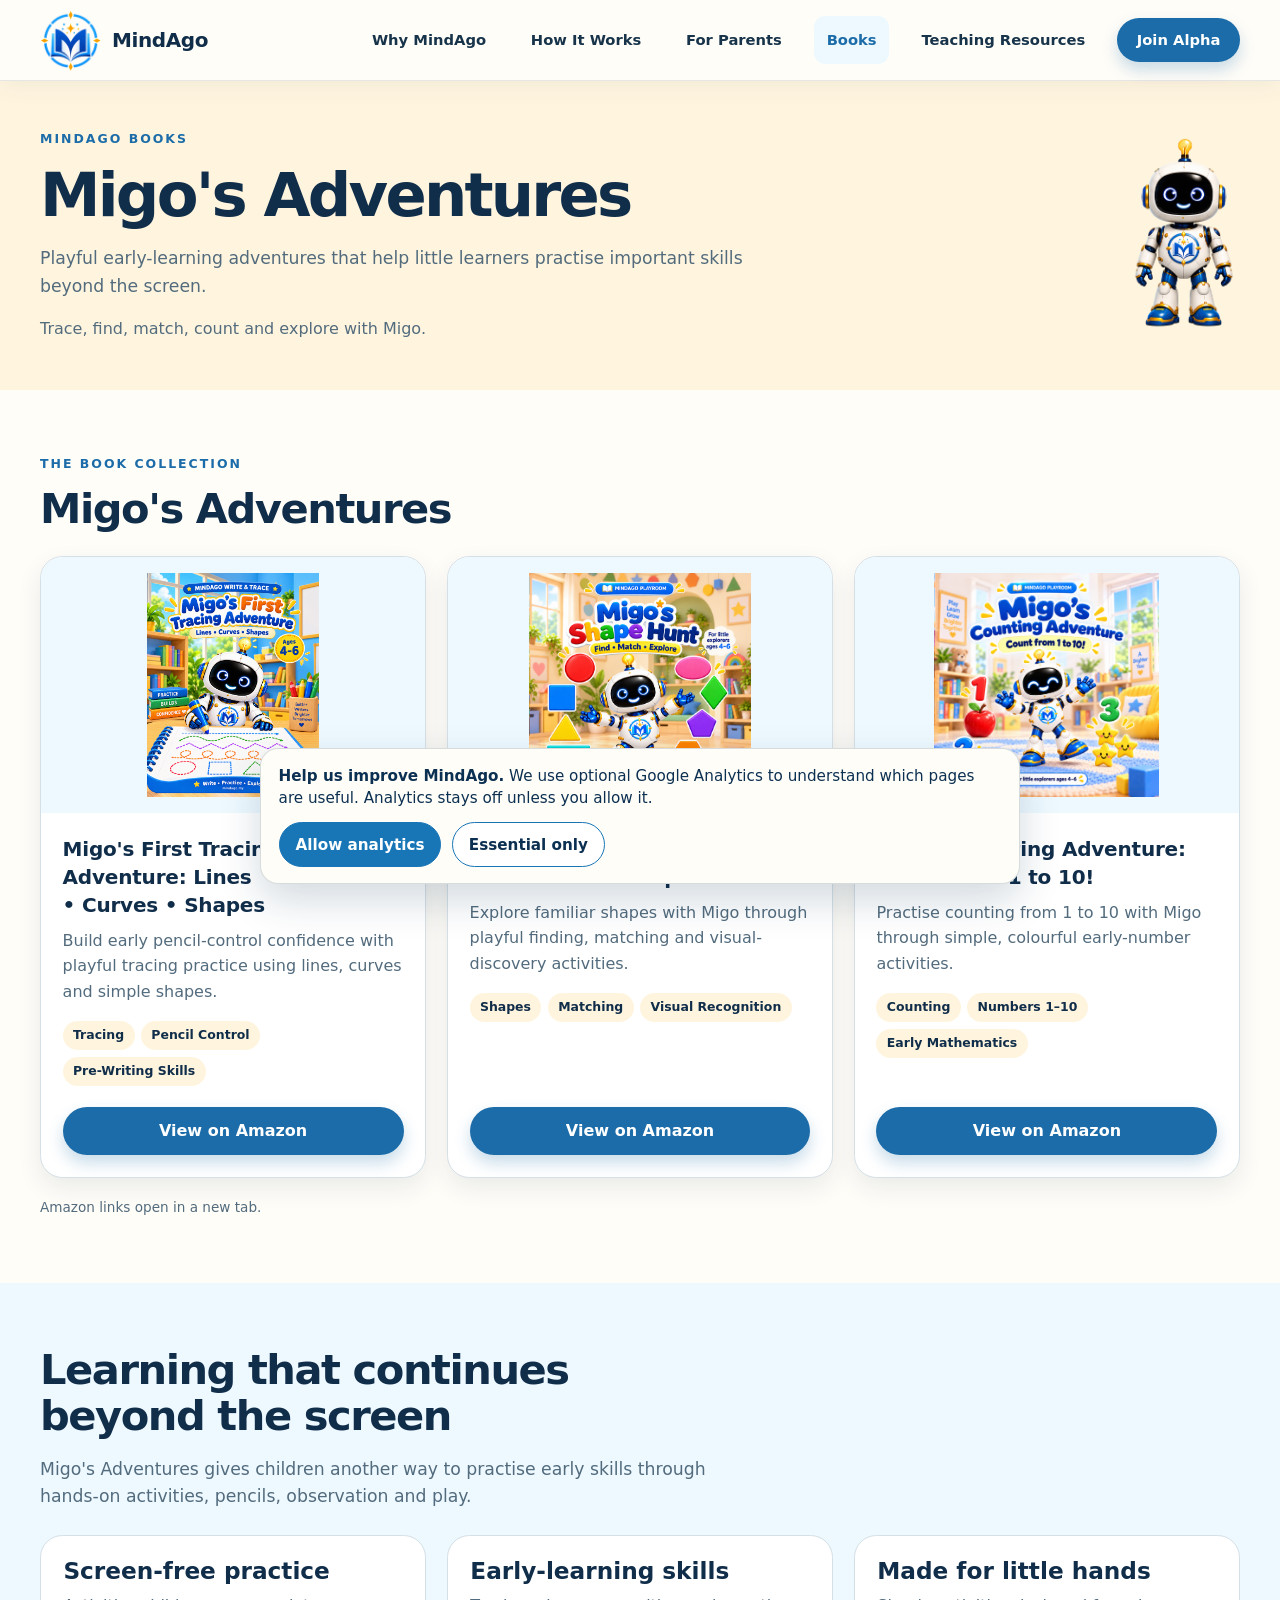
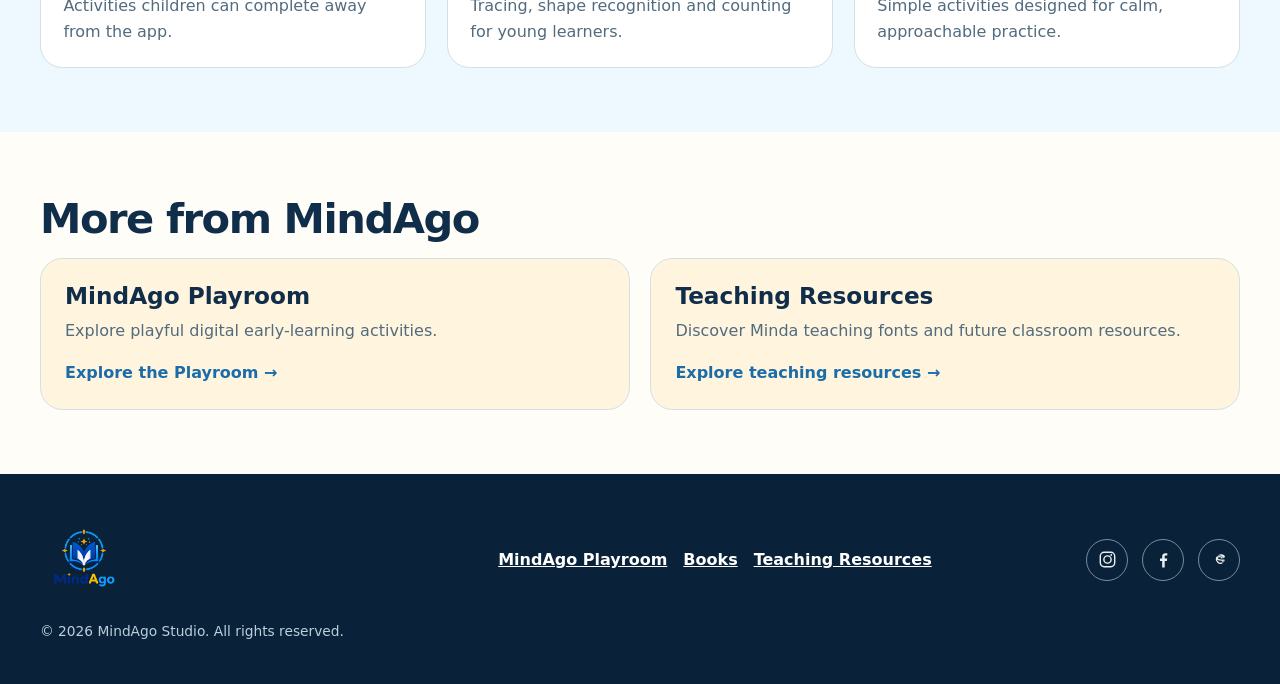
==== commit 0ea528d8: "Refine footer social links with icon buttons" ====
--- a/books/index.html
+++ b/books/index.html
@@ -8,7 +8,7 @@
     <title>Migo's Adventures | MindAgo Books</title>
     <link rel="canonical" href="https://mindago.my/books/">
     <link rel="icon" href="../assets/branding/mindago_emblem.png?v=20260922c" type="image/png">
-    <link rel="stylesheet" href="../styles.css?v=20260923b">
+    <link rel="stylesheet" href="../styles.css?v=20260923c">
     <link rel="stylesheet" href="styles.css?v=20260922d">
     <script src="../script.js" defer></script>
     <script src="/analytics.js" defer></script>
@@ -126,7 +126,40 @@
       <div class="container footer-main">
         <a class="footer-brand" href="../" aria-label="MindAgo home"><img src="../assets/branding/mindago_logo.png?v=20260922c" alt="MindAgo"></a>
         <nav class="footer-nav" aria-label="Footer navigation"><a href="../">MindAgo Playroom</a><a href="/books/" aria-current="page">Books</a><a href="../teaching-resources/">Teaching Resources</a></nav>
-        <nav class="footer-social" aria-label="MindAgo social media"><a href="https://www.instagram.com/mindago.my/" target="_blank" rel="me noopener noreferrer" aria-label="MindAgo on Instagram">Instagram</a><a href="https://www.facebook.com/122094181443495933" target="_blank" rel="me noopener noreferrer" aria-label="MindAgo on Facebook">Facebook</a><a href="https://www.threads.com/@mindago.my" target="_blank" rel="me noopener noreferrer" aria-label="MindAgo on Threads">Threads</a></nav>
+        <nav class="footer-social" aria-label="MindAgo social media">
+  <a
+    href="https://www.instagram.com/mindago.my/"
+    target="_blank"
+    rel="me noopener noreferrer"
+    aria-label="MindAgo on Instagram"
+  >
+    <svg viewBox="0 0 24 24" aria-hidden="true">
+      <path d="M7.75 2h8.5A5.75 5.75 0 0 1 22 7.75v8.5A5.75 5.75 0 0 1 16.25 22h-8.5A5.75 5.75 0 0 1 2 16.25v-8.5A5.75 5.75 0 0 1 7.75 2Zm0 1.8A3.95 3.95 0 0 0 3.8 7.75v8.5a3.95 3.95 0 0 0 3.95 3.95h8.5a3.95 3.95 0 0 0 3.95-3.95v-8.5a3.95 3.95 0 0 0-3.95-3.95h-8.5Zm8.95 1.35a1.15 1.15 0 1 1 0 2.3 1.15 1.15 0 0 1 0-2.3ZM12 6.5A5.5 5.5 0 1 1 6.5 12 5.5 5.5 0 0 1 12 6.5Zm0 1.8A3.7 3.7 0 1 0 15.7 12 3.7 3.7 0 0 0 12 8.3Z"/>
+    </svg>
+  </a>
+
+  <a
+    href="https://www.facebook.com/122094181443495933"
+    target="_blank"
+    rel="me noopener noreferrer"
+    aria-label="MindAgo on Facebook"
+  >
+    <svg viewBox="0 0 24 24" aria-hidden="true">
+      <path d="M13.5 22v-8.2h2.76l.41-3.2H13.5V8.56c0-.93.26-1.56 1.59-1.56h1.7V4.14c-.29-.04-1.28-.14-2.43-.14-2.4 0-4.04 1.46-4.04 4.15v2.45H7.6v3.2h2.72V22h3.18Z"/>
+    </svg>
+  </a>
+
+  <a
+    href="https://www.threads.com/@mindago.my"
+    target="_blank"
+    rel="me noopener noreferrer"
+    aria-label="MindAgo on Threads"
+  >
+    <svg viewBox="0 0 24 24" aria-hidden="true">
+      <path d="M16.3 11.1c-.1-2.6-1.6-4-4.2-4-2.9 0-4.8 1.8-4.8 4.5 0 2.7 1.9 4.5 4.8 4.5 2.3 0 4-1 4.7-2.9.2-.5.3-1 .3-1.5 0-.2 0-.4-.1-.6.9.4 1.4 1.1 1.4 2 0 1.7-1.5 3.1-4.2 3.1-3.3 0-5.6-2-5.6-5.4 0-3.2 2.3-5.5 5.5-5.5 2.9 0 4.7 1.5 5 4l-1.8.2Zm-1.4 1.1c-.5-.2-1.1-.3-1.8-.4-.8-.1-1.7-.2-2.3-.5-.4-.2-.6-.5-.6-.9 0-.7.7-1.2 1.8-1.2 1.2 0 2 .5 2.3 1.6l1.6-.4c-.4-1.8-1.8-2.8-3.9-2.8-2.1 0-3.6 1.1-3.6 2.8 0 1.3.7 2.1 2.1 2.5.7.2 1.6.3 2.5.4 1.5.2 2.2.5 2.2 1.3 0 .9-.9 1.5-2.3 1.5-1.4 0-2.4-.7-2.7-1.9l-1.6.4c.5 2 2.1 3.1 4.4 3.1 2.4 0 4-1.2 4-3.1 0-1.4-.8-2.3-2.1-2.8Z"/>
+    </svg>
+  </a>
+</nav>
         <p class="footer-release">© 2026 MindAgo Studio. All rights reserved.</p>
       </div>
     </footer>
--- a/styles.css
+++ b/styles.css
@@ -1567,3 +1567,51 @@
 .books-teaser h2 { font-size: clamp(1.65rem, 3.5vw, 2.3rem); margin-bottom: .6rem; }
 .books-teaser p:not(.eyebrow) { color: var(--muted); }
 .books-teaser img { width: clamp(4rem, 10vw, 6rem); height: auto; object-fit: contain; flex: 0 0 auto; }
+
+
+/* MindAgo social links */
+.footer-social {
+  display: flex;
+  align-items: center;
+  justify-content: center;
+  gap: 14px;
+  flex-wrap: wrap;
+}
+
+.footer-social a {
+  width: 42px;
+  height: 42px;
+  display: inline-flex;
+  align-items: center;
+  justify-content: center;
+  flex: 0 0 42px;
+  padding: 0;
+  border: 1.5px solid rgba(255, 255, 255, 0.5);
+  border-radius: 50%;
+  background: transparent;
+  color: #ffffff;
+  text-decoration: none;
+  line-height: 1;
+  opacity: 0.92;
+  transition:
+    transform 0.18s ease,
+    background 0.18s ease,
+    border-color 0.18s ease,
+    opacity 0.18s ease;
+}
+
+.footer-social a:hover,
+.footer-social a:focus-visible {
+  transform: translateY(-2px);
+  background: rgba(255, 255, 255, 0.08);
+  border-color: rgba(255, 255, 255, 0.9);
+  opacity: 1;
+}
+
+.footer-social svg {
+  display: block;
+  width: 19px;
+  height: 19px;
+  fill: currentColor;
+  pointer-events: none;
+}
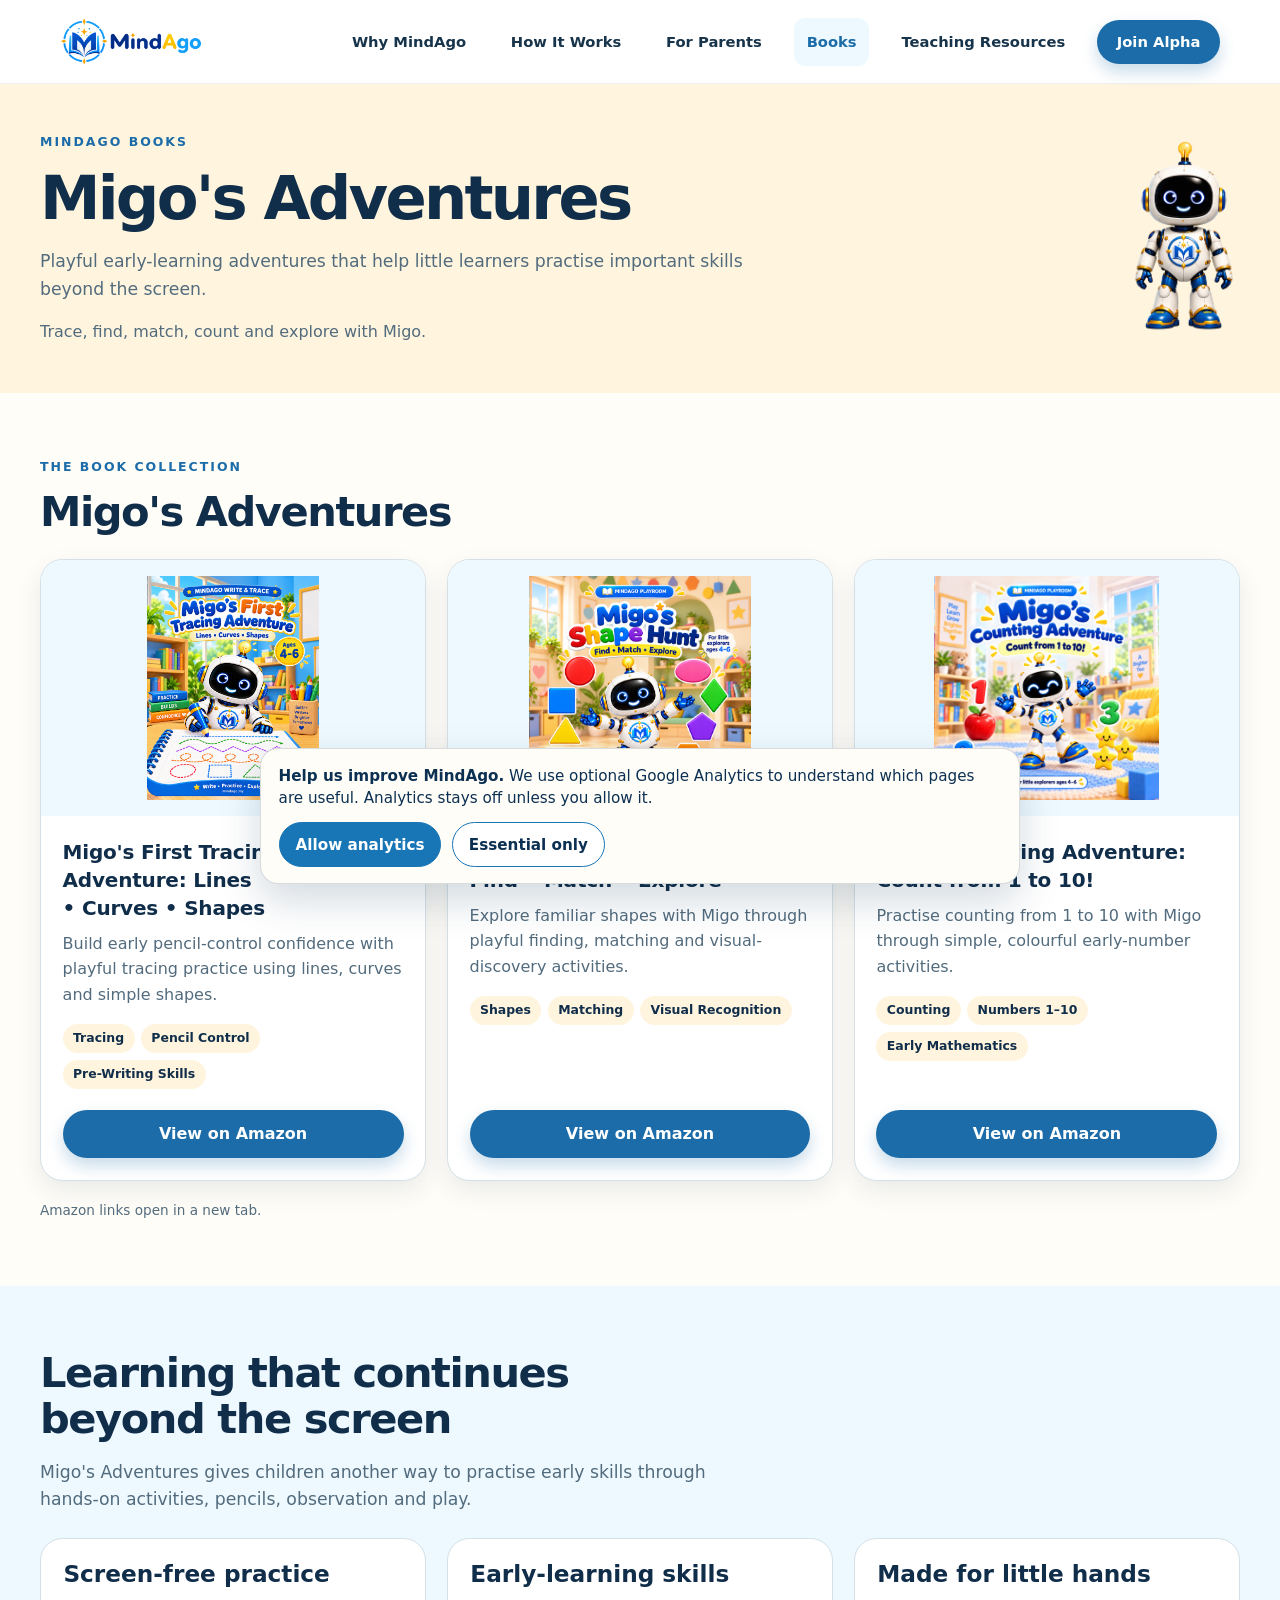
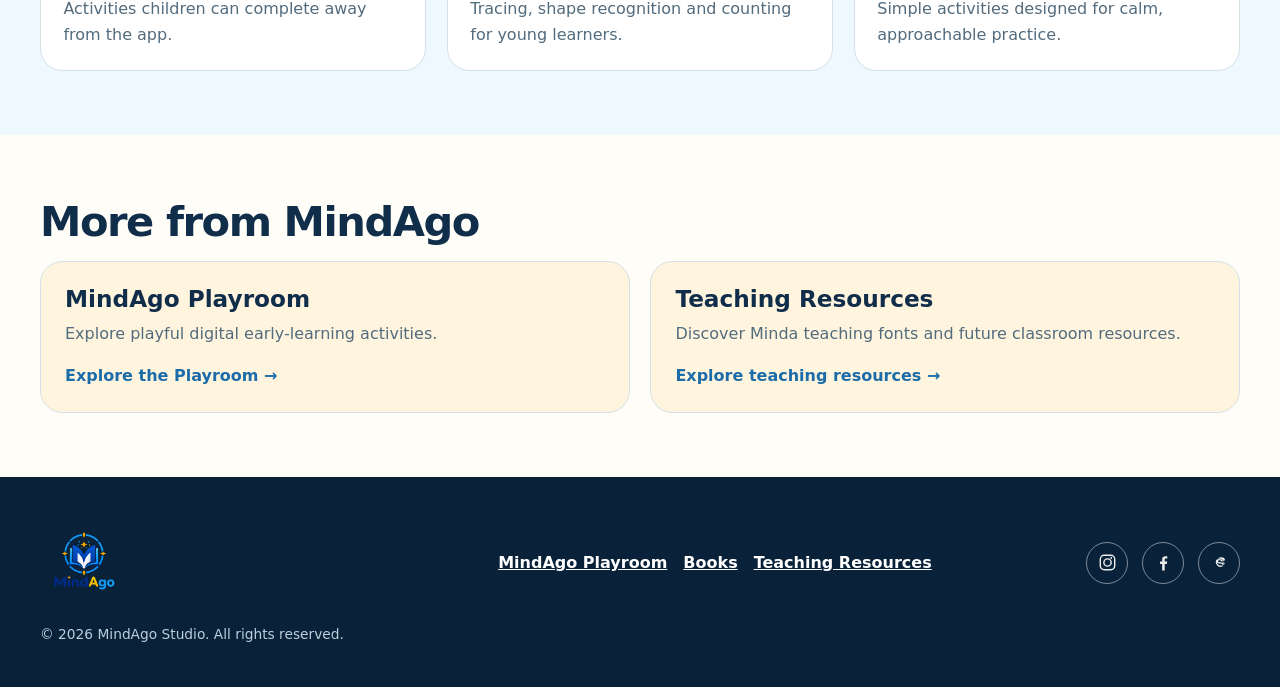
==== commit d94b1ef8: "Standardize MindAgo site header and horizontal logo" ====
--- a/books/index.html
+++ b/books/index.html
@@ -12,19 +12,13 @@
     <link rel="stylesheet" href="styles.css?v=20260922d">
     <script src="../script.js" defer></script>
     <script src="/analytics.js" defer></script>
+  <link rel="stylesheet" href="/header.css?v=20260928a">
 </head>
   <body>
     <a class="skip-link" href="#main-content">Skip to main content</a>
     <header class="site-header" data-site-header>
-      <div class="container header-inner">
-        <a class="brand" href="../" aria-label="MindAgo home">
-          <span class="brand-mark" aria-hidden="true">
-            <img class="brand-logo" data-brand-logo
-              src="../assets/branding/mindago_emblem.png?v=20260922c"
-              width="68" height="68" alt="">
-          </span>
-          <span class="brand-name">MindAgo</span>
-        </a>
+      <div class="site-header__inner">
+        <a class="site-brand" href="/" aria-label="MindAgo home"><img src="/assets/branding/mindago_logo_horizontal.png" width="7926" height="2670" alt="MindAgo"></a>
 
         <button
           class="nav-toggle"
--- a/styles.css
+++ b/styles.css
@@ -1615,3 +1615,74 @@
   fill: currentColor;
   pointer-events: none;
 }
+
+
+/* Free sample discovery funnel */
+.free-sample-teaser {
+  padding-block: clamp(1.6rem, 4vw, 2.8rem);
+  border-top: 1px solid var(--line);
+  border-bottom: 1px solid var(--line);
+  background:
+    radial-gradient(circle at 12% 15%, rgba(255, 224, 138, .34), transparent 20rem),
+    radial-gradient(circle at 90% 85%, rgba(238, 228, 255, .65), transparent 24rem),
+    var(--white);
+}
+
+.free-sample-teaser-inner {
+  display: grid;
+  gap: 1.5rem;
+  align-items: center;
+}
+
+.free-sample-teaser-art {
+  width: min(100%, 21rem);
+  margin-inline: auto;
+  padding: .65rem;
+  border: 1px solid var(--line);
+  border-radius: 1.5rem;
+  background: var(--white);
+  box-shadow: var(--shadow-soft);
+}
+
+.free-sample-teaser-art img {
+  display: block;
+  width: 100%;
+  height: auto;
+  border-radius: 1rem;
+}
+
+.free-sample-teaser-copy h2 {
+  margin-bottom: .7rem;
+  font-size: clamp(1.9rem, 4vw, 2.7rem);
+}
+
+.free-sample-teaser-copy > p:not(.eyebrow):not(.free-sample-teaser-note) {
+  max-width: 40rem;
+  color: var(--muted);
+}
+
+.free-sample-teaser-actions {
+  display: flex;
+  gap: .75rem;
+  flex-wrap: wrap;
+  margin-top: 1.15rem;
+}
+
+.free-sample-teaser-note {
+  margin: .9rem 0 0;
+  color: var(--muted);
+  font-size: .88rem;
+  font-weight: 750;
+}
+
+@media (min-width: 48rem) {
+  .free-sample-teaser-inner {
+    grid-template-columns: minmax(13rem, .62fr) minmax(0, 1.38fr);
+    gap: clamp(1.75rem, 4vw, 3.5rem);
+  }
+}
+
+/* Compact workbook discovery within the existing teaching-resource teaser. */
+.az-resource-card { margin-top:1.5rem; padding:1.25rem; border:1px solid var(--line); border-radius:var(--radius-medium, 1rem); background:var(--white); }
+.az-resource-card h3 { margin:0 0 .5rem; }
+.az-resource-card p { margin:0 0 1rem; }
--- a/header.css
+++ b/header.css
@@ -0,0 +1,73 @@
+/* Shared header geometry for every MindAgo page. Load after page styles. */
+:root {
+  --header-height: 84px;
+  --header-padding-x: 20px;
+  --logo-height: 48px;
+}
+.site-header {
+  position: sticky;
+  top: 0;
+  z-index: 100;
+  width: 100%;
+  height: var(--header-height);
+  min-height: var(--header-height);
+  padding: 0;
+  box-sizing: border-box;
+  background: #fff;
+  border-bottom: 1px solid rgba(0,0,0,.06);
+  box-shadow: none;
+  backdrop-filter: none;
+}
+.site-header__inner {
+  position: relative;
+  width: 100%;
+  max-width: 1200px;
+  height: 100%;
+  min-height: 0;
+  margin: 0 auto;
+  padding: 0 var(--header-padding-x);
+  display: flex;
+  align-items: center;
+  justify-content: space-between;
+  gap: 1rem;
+  box-sizing: border-box;
+}
+.site-brand {
+  display: inline-flex;
+  flex: 0 0 auto;
+  align-items: center;
+  text-decoration: none;
+  line-height: 0;
+}
+.site-brand img {
+  display: block;
+  width: auto;
+  height: var(--logo-height);
+  max-width: 100%;
+  object-fit: contain;
+}
+.site-header .links { flex-wrap: nowrap; }
+@media (max-width:1024px) {
+  :root { --header-height:76px; --logo-height:44px; --header-padding-x:18px; }
+}
+@media (max-width:768px) {
+  :root { --header-height:70px; --logo-height:40px; --header-padding-x:16px; }
+  .site-header .links { gap:0; max-width:none; }
+  .site-header .links a { padding:.5rem; font-size:.85rem; }
+}
+@media (max-width:480px) {
+  :root { --header-height:64px; --logo-height:36px; --header-padding-x:14px; }
+}
+/* Keep the existing homepage/books menu below the fixed-height bar. */
+@media (max-width:52.99rem) {
+  .site-header .site-nav {
+    position:absolute;
+    top:100%;
+    left:0;
+    width:100%;
+    padding:1rem var(--header-padding-x);
+    box-sizing:border-box;
+    background:#fff;
+    border-bottom:1px solid rgba(0,0,0,.06);
+  }
+}
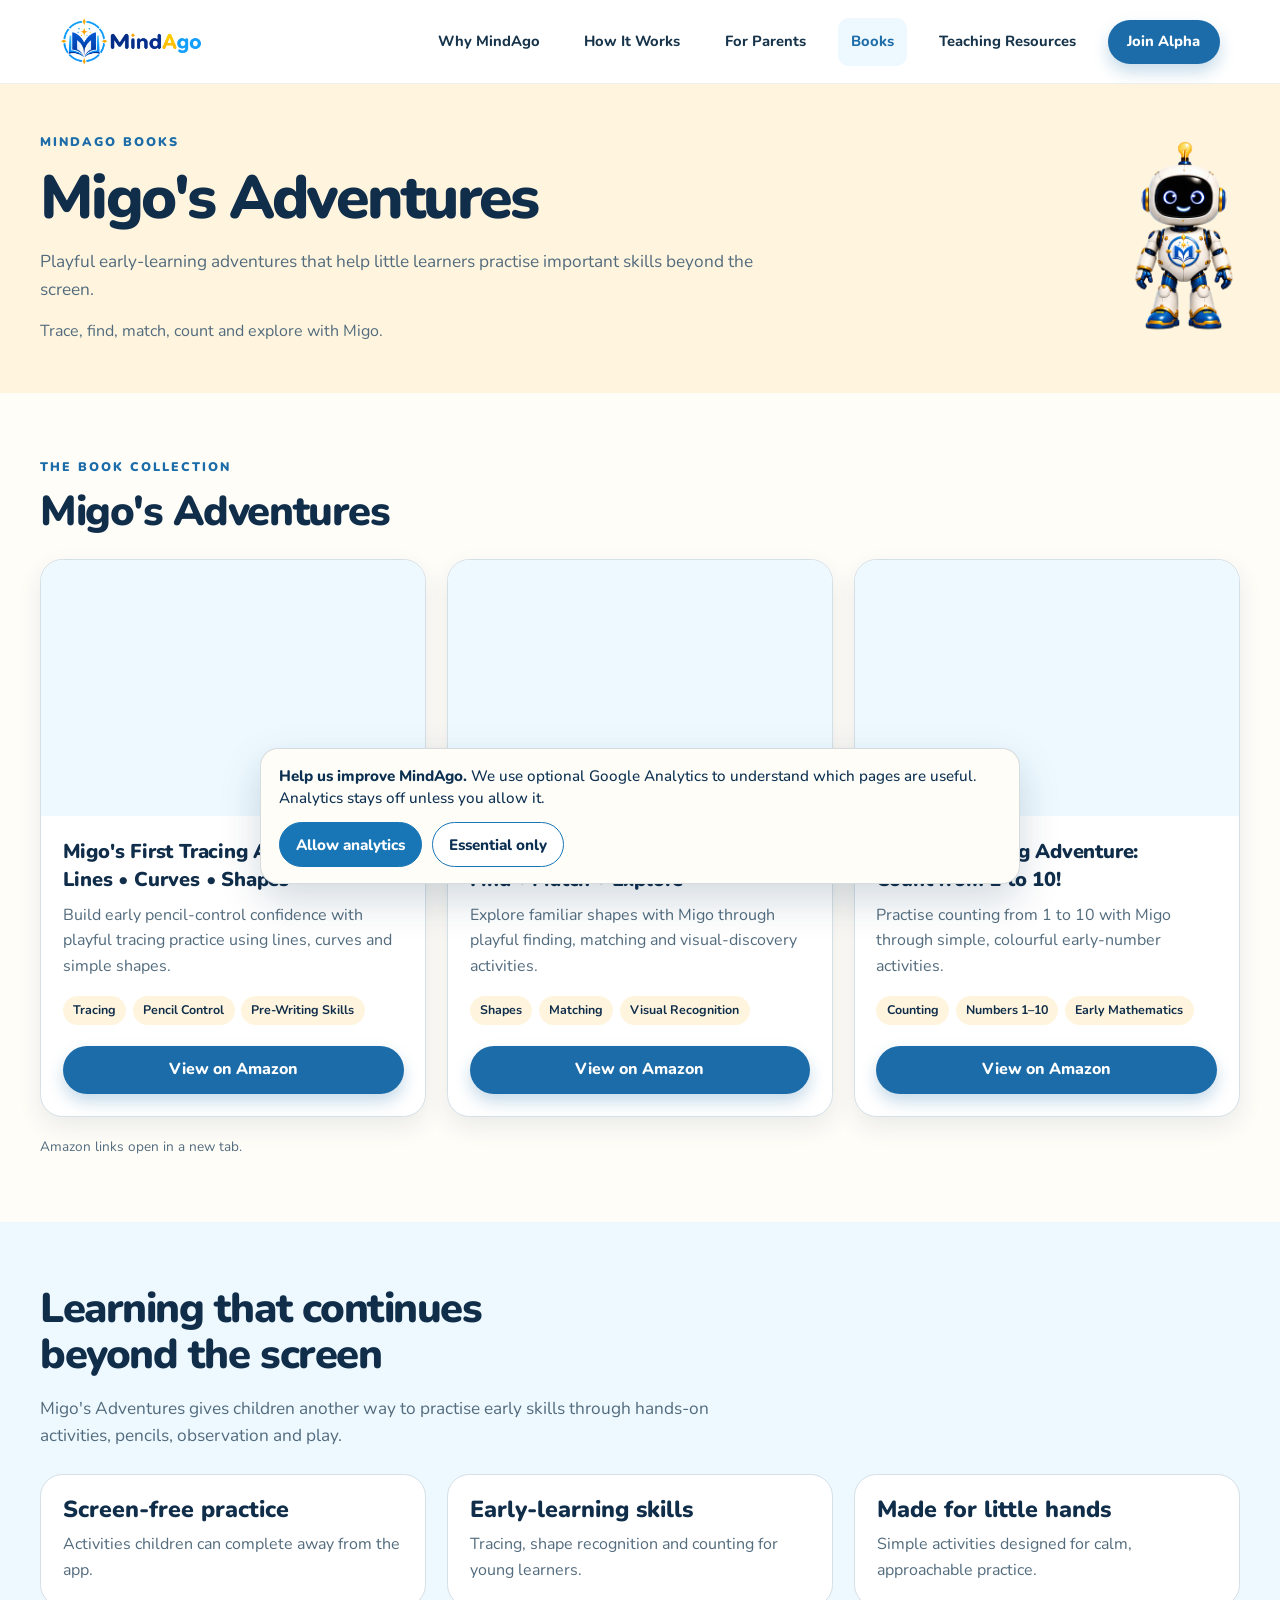
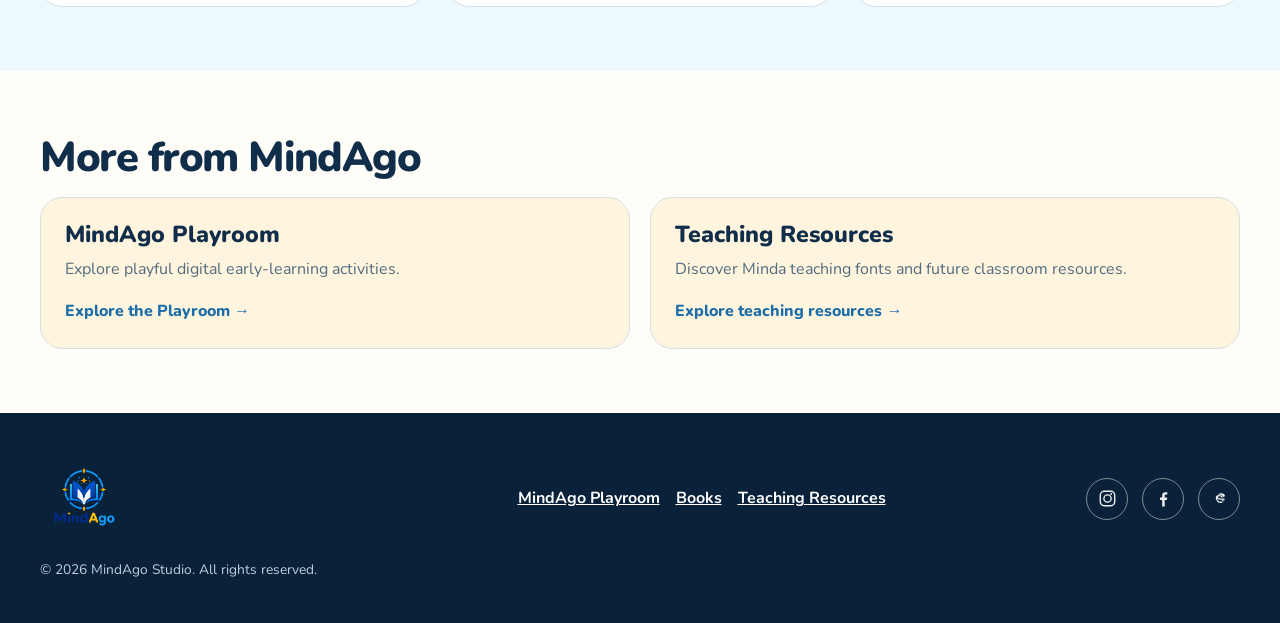
==== commit d3291868: "Standardize MindAgo typography with self-hosted Nunito" ====
--- a/books/index.html
+++ b/books/index.html
@@ -8,10 +8,11 @@
     <title>Migo's Adventures | MindAgo Books</title>
     <link rel="canonical" href="https://mindago.my/books/">
     <link rel="icon" href="../assets/branding/mindago_emblem.png?v=20260922c" type="image/png">
-    <link rel="stylesheet" href="../styles.css?v=20260923c">
-    <link rel="stylesheet" href="styles.css?v=20260922d">
+    <link rel="stylesheet" href="../styles.css?v=20260928b">
+    <link rel="stylesheet" href="styles.css?v=20260928b">
     <script src="../script.js" defer></script>
-    <script src="/analytics.js" defer></script>
+    <script src="/analytics.js?v=20260928b" defer></script>
+  <link rel="stylesheet" href="/typography.css?v=20260928a">
   <link rel="stylesheet" href="/header.css?v=20260928a">
 </head>
   <body>
--- a/styles.css
+++ b/styles.css
@@ -50,7 +50,7 @@
   margin: 0;
   color: var(--ink);
   background: var(--pearl);
-  font-family: Inter, ui-rounded, "Segoe UI", system-ui, -apple-system, BlinkMacSystemFont, sans-serif;
+  font-family: var(--font-ui);
   font-size: 1rem;
   line-height: 1.6;
   overflow-x: clip;
--- a/typography.css
+++ b/typography.css
@@ -0,0 +1,10 @@
+/* Shared UI typography; intentional Minda specimens keep their own families. */
+@font-face {
+  font-family: "Nunito";
+  src: url("/assets/fonts/nunito/nunito-latin-variable.woff2") format("woff2");
+  font-weight: 400 900;
+  font-style: normal;
+  font-display: swap;
+}
+:root { --font-ui: "Nunito", Arial, sans-serif; }
+button, input, select, textarea { font-family: inherit; }
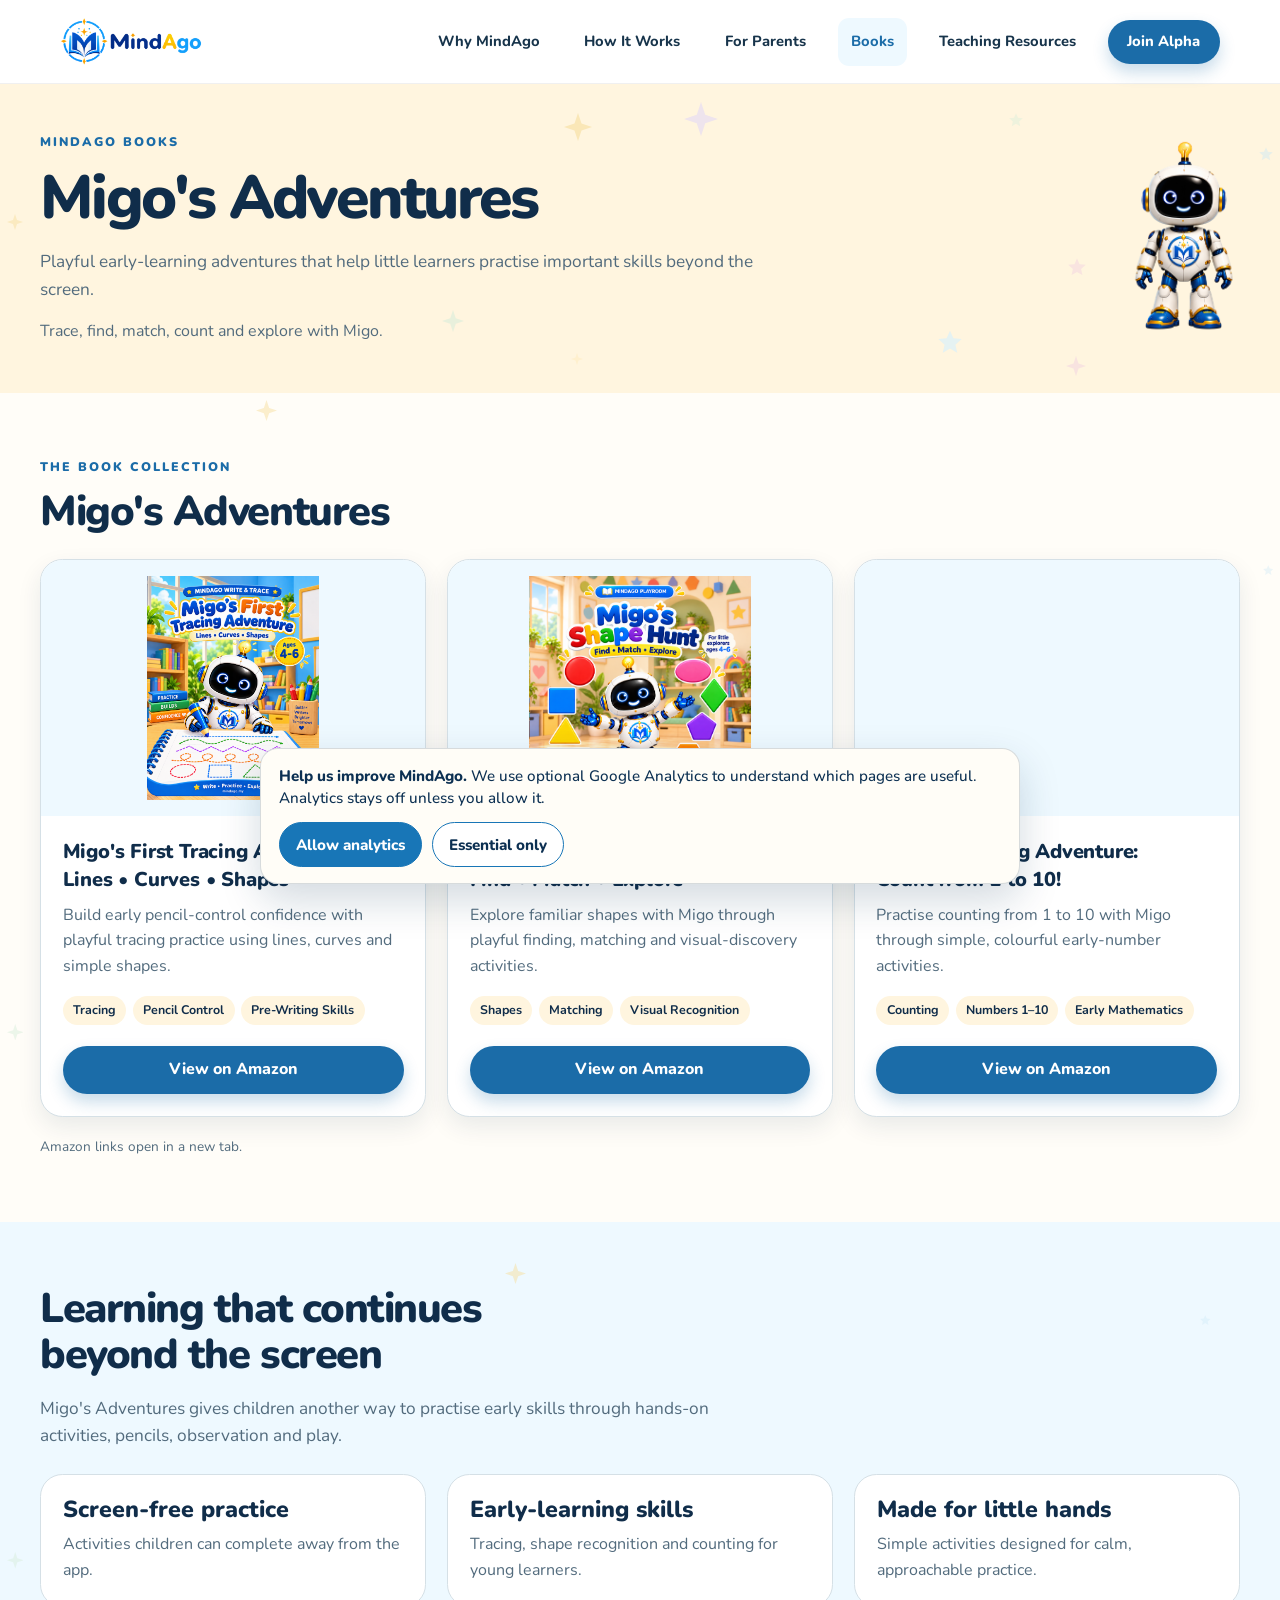
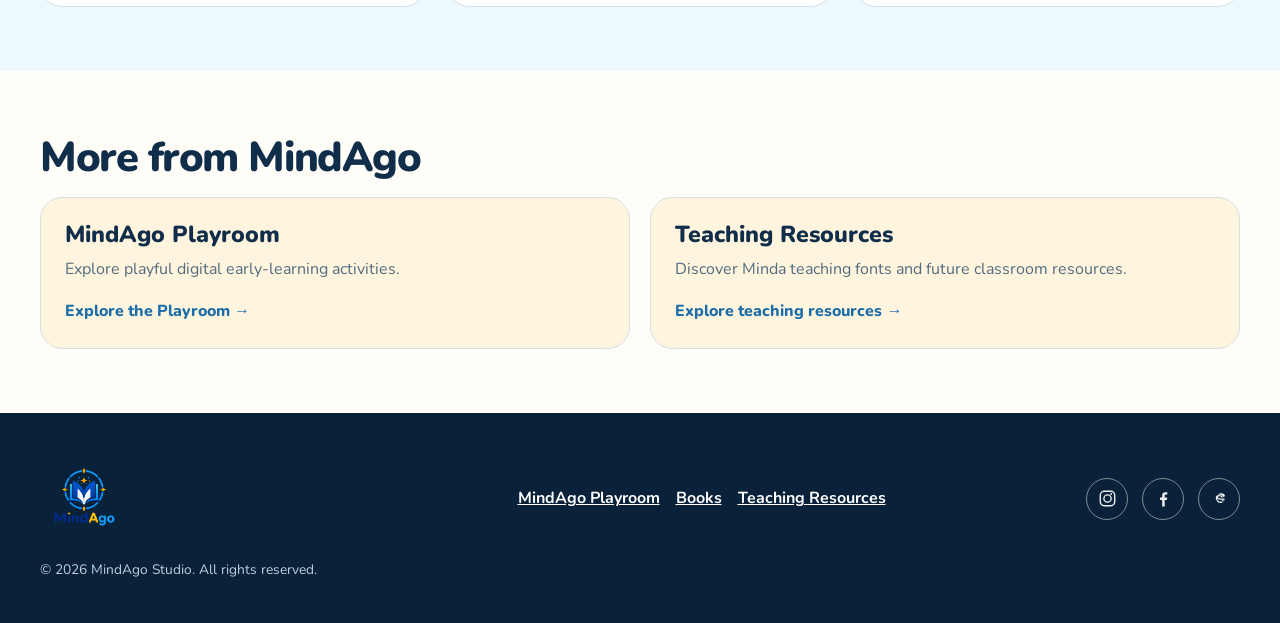
==== commit bd4e5b7e: "Add MindAgo Motion System v1 and pastel starfield" ====
--- a/books/index.html
+++ b/books/index.html
@@ -10,10 +10,12 @@
     <link rel="icon" href="../assets/branding/mindago_emblem.png?v=20260922c" type="image/png">
     <link rel="stylesheet" href="../styles.css?v=20260928b">
     <link rel="stylesheet" href="styles.css?v=20260928b">
-    <script src="../script.js" defer></script>
+    <script src="../script.js?v=20260928a" defer></script>
     <script src="/analytics.js?v=20260928b" defer></script>
   <link rel="stylesheet" href="/typography.css?v=20260928a">
   <link rel="stylesheet" href="/header.css?v=20260928a">
+  <link rel="stylesheet" href="/motion.css?v=20260928c">
+  <script src="/motion.js?v=20260928c" defer></script>
 </head>
   <body>
     <a class="skip-link" href="#main-content">Skip to main content</a>
--- a/motion.css
+++ b/motion.css
@@ -0,0 +1,41 @@
+/* MindAgo Motion System v1: decorative motion, no layout geometry changes. */
+.motion-region { position:relative; isolation:isolate; }
+.motion-stars { position:absolute; inset:0; pointer-events:none; overflow:hidden; z-index:-1; }
+/* The SVG starfield replaces the older saturated decorative star glyph. */
+.motion-region .doodle.star { display:none; }
+.motion-star {
+  position:absolute;
+  visibility:hidden;
+  width:var(--star-size);
+  height:var(--star-size);
+  color:var(--star-colour);
+  opacity:var(--star-opacity);
+  animation:mindago-drift var(--star-duration) ease-in-out var(--star-delay) infinite;
+}
+.motion-float { animation:mindago-float 6.5s ease-in-out infinite; }
+.books-intro .motion-float { animation-duration:5.7s; animation-delay:-2s; }
+.motion-stars .motion-star, .motion-float { animation-play-state:paused; }
+.motion-active .motion-star, .motion-float.motion-active { animation-play-state:running; }
+@keyframes mindago-drift {
+  0%,100% { transform:translateY(0) rotate(calc(-1 * var(--star-rotation))); opacity:var(--star-opacity); }
+  50% { transform:translateY(var(--star-drift)) rotate(var(--star-rotation)); opacity:var(--star-peak); }
+}
+@keyframes mindago-float { 0%,100% { translate:0 0; } 50% { translate:0 -6px; } }
+/* Fail open without JS or IntersectionObserver; replace the older home reveal. */
+html.has-js [data-reveal] { opacity:1; transform:none; }
+html.motion-ready [data-reveal] { transition:opacity 640ms ease, transform 640ms ease; transition-delay:var(--reveal-delay,0ms); }
+html.motion-ready [data-reveal]:not(.is-visible) { opacity:0; transform:translateY(20px); }
+html.motion-ready [data-reveal].is-visible { opacity:1; transform:none; }
+html.motion-ready [data-reveal]:focus-within { opacity:1; transform:none; transition:none; }
+@media (max-width:767px) {
+  @keyframes mindago-drift {
+    0%,100% { transform:translateY(0) rotate(calc(-1 * var(--star-rotation))); opacity:var(--star-opacity); }
+    50% { transform:translateY(var(--star-mobile-drift)) rotate(var(--star-rotation)); opacity:var(--star-peak); }
+  }
+  @keyframes mindago-float { 0%,100% { translate:0 0; } 50% { translate:0 -3px; } }
+  html.motion-ready [data-reveal]:not(.is-visible) { transform:translateY(16px); }
+}
+@media (prefers-reduced-motion:reduce) {
+  .motion-star, .motion-float { animation:none !important; translate:none !important; }
+  html.motion-ready [data-reveal] { opacity:1 !important; transform:none !important; transition:none !important; }
+}
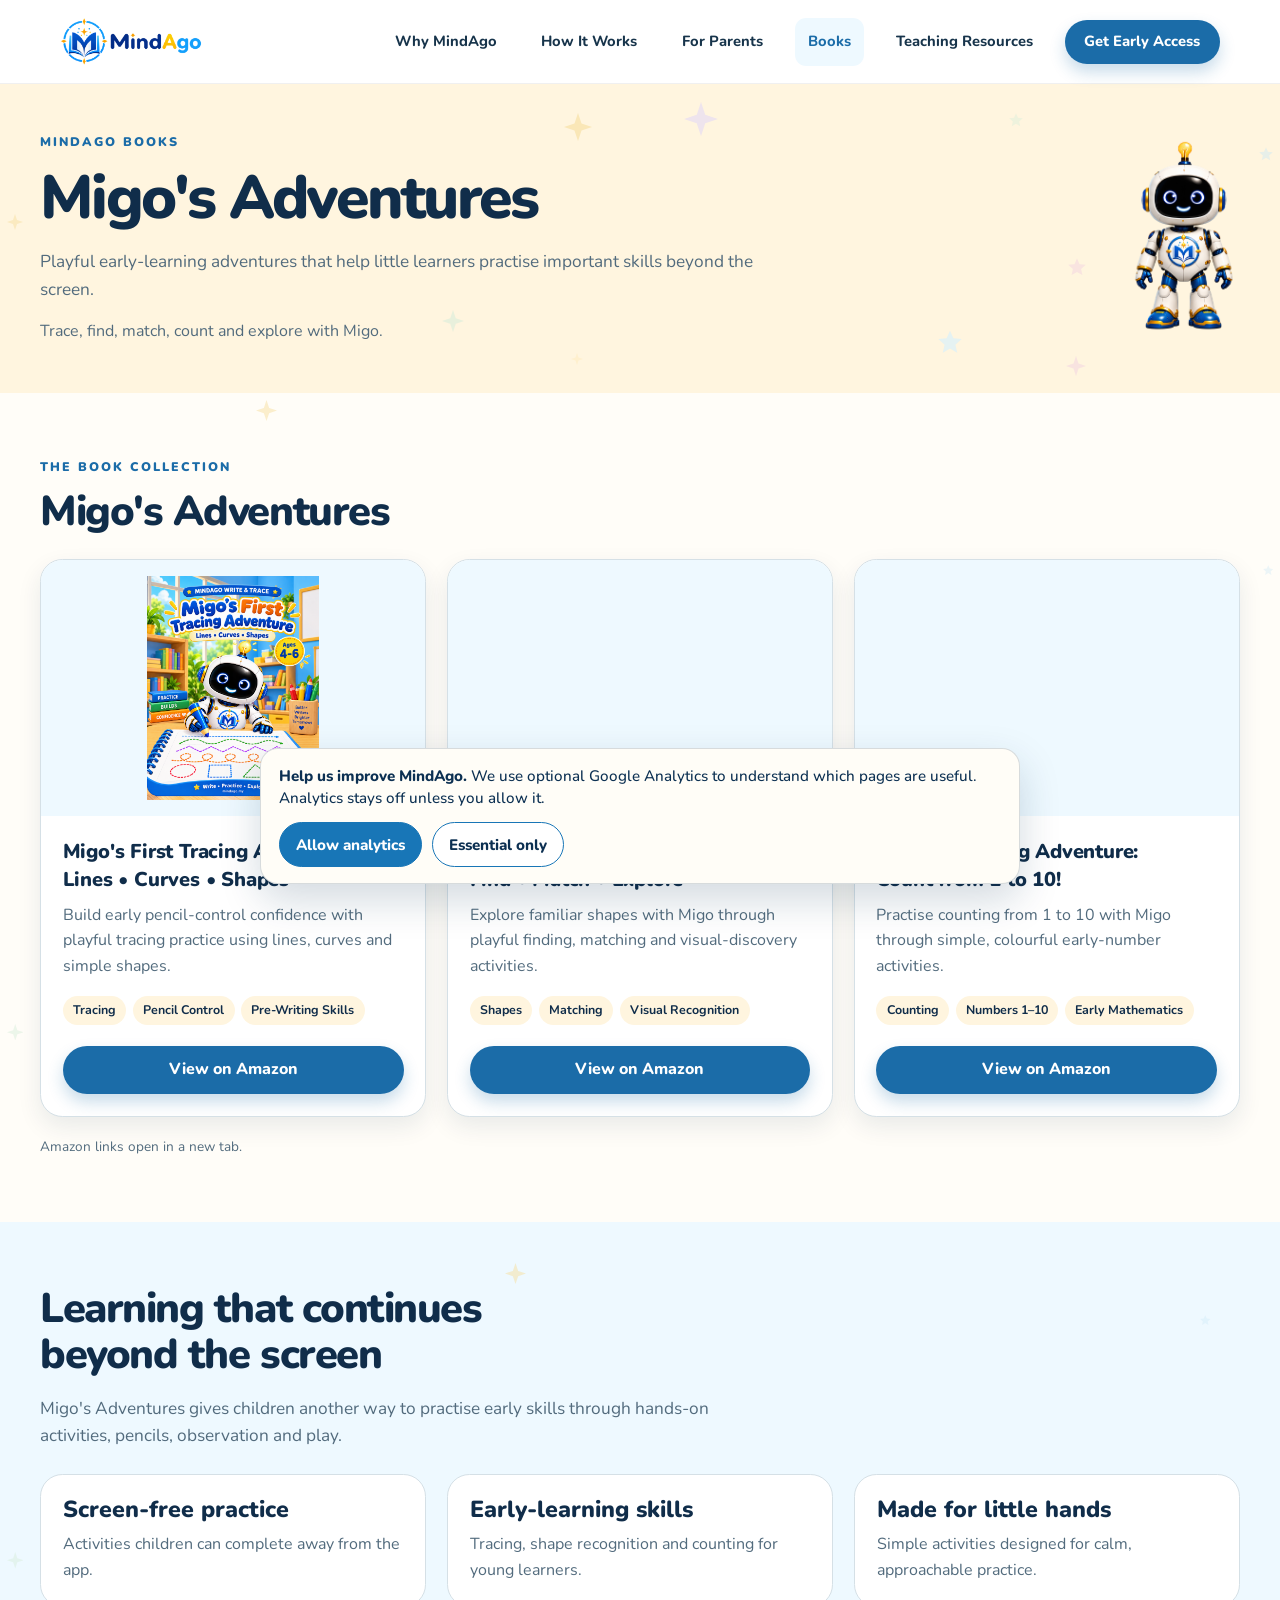
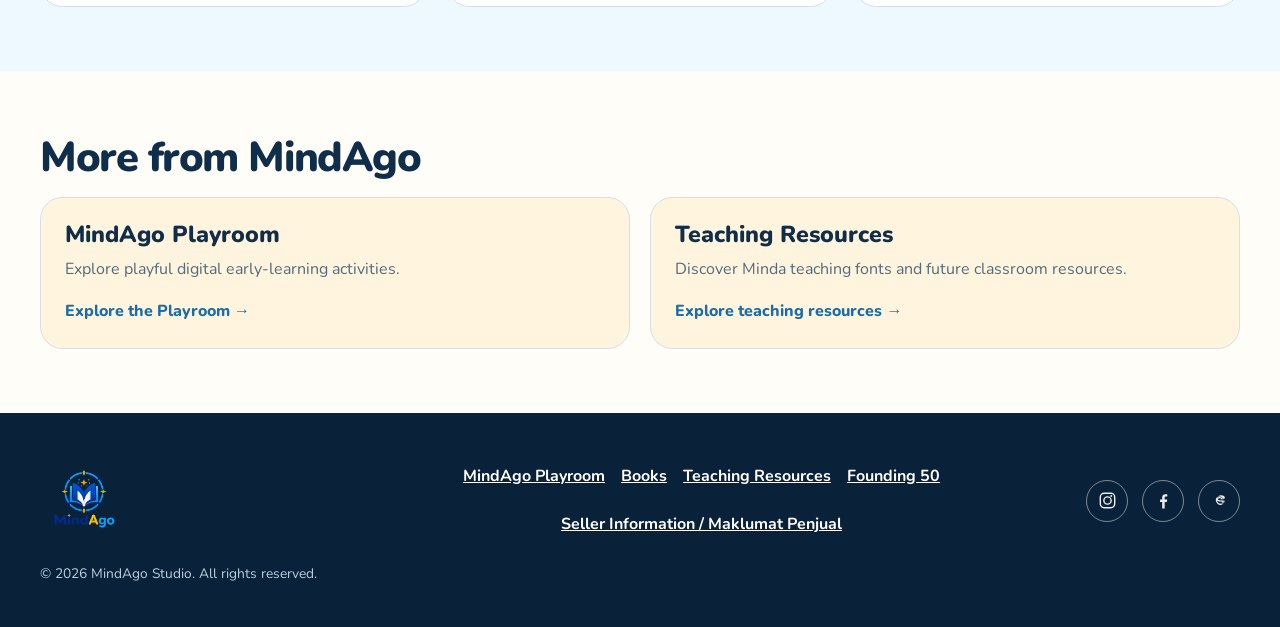
==== commit afe80b2d: "Refresh homepage for Playroom stations and Founding 50 early access" ====
--- a/books/index.html
+++ b/books/index.html
@@ -8,9 +8,9 @@
     <title>Migo's Adventures | MindAgo Books</title>
     <link rel="canonical" href="https://mindago.my/books/">
     <link rel="icon" href="../assets/branding/mindago_emblem.png?v=20260922c" type="image/png">
-    <link rel="stylesheet" href="../styles.css?v=20260928b">
+    <link rel="stylesheet" href="../styles.css?v=20261109a">
     <link rel="stylesheet" href="styles.css?v=20260928b">
-    <script src="../script.js?v=20260928a" defer></script>
+    <script src="../script.js?v=20261109a" defer></script>
     <script src="/analytics.js?v=20260928b" defer></script>
   <link rel="stylesheet" href="/typography.css?v=20260928a">
   <link rel="stylesheet" href="/header.css?v=20260928a">
@@ -40,7 +40,7 @@
           <a href="../#for-parents">For Parents</a>
           <a class="is-active" aria-current="page" href="/books/">Books</a>
           <a href="/teaching-resources/">Teaching Resources</a>
-          <a class="button button-primary button-small" href="../#join-alpha">Join Alpha</a>
+          <a class="button button-primary button-small" href="https://join.mindago.my/founding50">Get Early Access</a>
         </nav>
       </div>
     </header>
@@ -122,7 +122,7 @@
     <footer class="site-footer">
       <div class="container footer-main">
         <a class="footer-brand" href="../" aria-label="MindAgo home"><img src="../assets/branding/mindago_logo.png?v=20260922c" alt="MindAgo"></a>
-        <nav class="footer-nav" aria-label="Footer navigation"><a href="../">MindAgo Playroom</a><a href="/books/" aria-current="page">Books</a><a href="../teaching-resources/">Teaching Resources</a></nav>
+        <nav class="footer-nav" aria-label="Footer navigation"><a href="../">MindAgo Playroom</a><a href="/books/" aria-current="page">Books</a><a href="../teaching-resources/">Teaching Resources</a><a href="https://join.mindago.my/founding50">Founding 50</a><a href="https://join.mindago.my/seller" rel="noopener">Seller Information / Maklumat Penjual</a></nav>
         <nav class="footer-social" aria-label="MindAgo social media">
   <a
     href="https://www.instagram.com/mindago.my/"
--- a/styles.css
+++ b/styles.css
@@ -1686,3 +1686,150 @@
 .az-resource-card { margin-top:1.5rem; padding:1.25rem; border:1px solid var(--line); border-radius:var(--radius-medium, 1rem); background:var(--white); }
 .az-resource-card h3 { margin:0 0 .5rem; }
 .az-resource-card p { margin:0 0 1rem; }
+
+
+/* Founding 50 homepage announcement banner and invitation card */
+.founding50-banner {
+  border-bottom: 1px solid rgba(16, 45, 74, 0.12);
+  background: linear-gradient(90deg, #fff3cf 0%, #fff9ea 52%, #e6f5ff 100%);
+  padding-block: 0.85rem;
+}
+
+.founding50-banner-inner {
+  display: flex;
+  flex-wrap: wrap;
+  align-items: center;
+  justify-content: space-between;
+  gap: 0.75rem 1.25rem;
+}
+
+.founding50-banner-copy {
+  display: flex;
+  flex-wrap: wrap;
+  align-items: center;
+  gap: 0.55rem 0.85rem;
+  flex: 1 1 22rem;
+}
+
+.founding50-banner-copy p {
+  margin: 0;
+  color: var(--ink);
+  font-size: 0.93rem;
+  line-height: 1.45;
+}
+
+.founding50-badge {
+  display: inline-flex;
+  align-items: center;
+  padding: 0.28rem 0.75rem;
+  border-radius: 999px;
+  border: 1px solid rgba(214, 157, 47, 0.45);
+  background: var(--gold-soft);
+  color: var(--navy);
+  font-size: 0.76rem;
+  font-weight: 850;
+  letter-spacing: 0.04em;
+  text-transform: uppercase;
+  white-space: nowrap;
+}
+
+.founding50-banner-actions {
+  display: flex;
+  flex-wrap: wrap;
+  align-items: center;
+  gap: 0.65rem 1rem;
+}
+
+.founding50-banner-link {
+  color: var(--navy);
+  font-size: 0.9rem;
+  font-weight: 800;
+  text-decoration: underline;
+  text-underline-offset: 0.2em;
+}
+
+.founding50-banner-link:hover {
+  color: var(--blue);
+}
+
+.playroom-callouts li {
+  align-items: flex-start;
+  padding: 0.7rem 0.85rem;
+}
+
+.playroom-callouts li > div {
+  display: grid;
+  gap: 0.15rem;
+}
+
+.playroom-callouts li small {
+  color: #cfe1ed;
+  font-size: 0.83rem;
+  line-height: 1.38;
+}
+
+.founding50-invite-card {
+  display: grid;
+  gap: 1rem;
+}
+
+.founding50-invite-header {
+  display: grid;
+  justify-items: start;
+  gap: 0.55rem;
+}
+
+.founding50-invite-header h3 {
+  margin: 0;
+  font-size: clamp(1.25rem, 3vw, 1.55rem);
+}
+
+.founding50-facts-list {
+  display: grid;
+  margin: 0;
+  padding: 0;
+  gap: 0.65rem;
+  list-style: none;
+}
+
+.founding50-facts-list li {
+  position: relative;
+  padding: 0.68rem 0.85rem 0.68rem 2.2rem;
+  border: 1px solid var(--line);
+  border-radius: 0.85rem;
+  background: var(--pearl);
+  color: var(--ink);
+  font-size: 0.92rem;
+  line-height: 1.45;
+}
+
+.founding50-facts-list li::before {
+  position: absolute;
+  top: 0.72rem;
+  left: 0.72rem;
+  display: grid;
+  width: 1.15rem;
+  height: 1.15rem;
+  place-items: center;
+  border-radius: 50%;
+  background: var(--sky);
+  color: var(--blue);
+  content: "•";
+  font-weight: 900;
+}
+
+.founding50-facts-list a,
+.form-help a {
+  color: var(--blue);
+  font-weight: 750;
+}
+
+.footer-notes a {
+  color: var(--gold-soft);
+  text-decoration: underline;
+  text-underline-offset: 0.18em;
+}
+
+.footer-notes a:hover {
+  color: var(--white);
+}
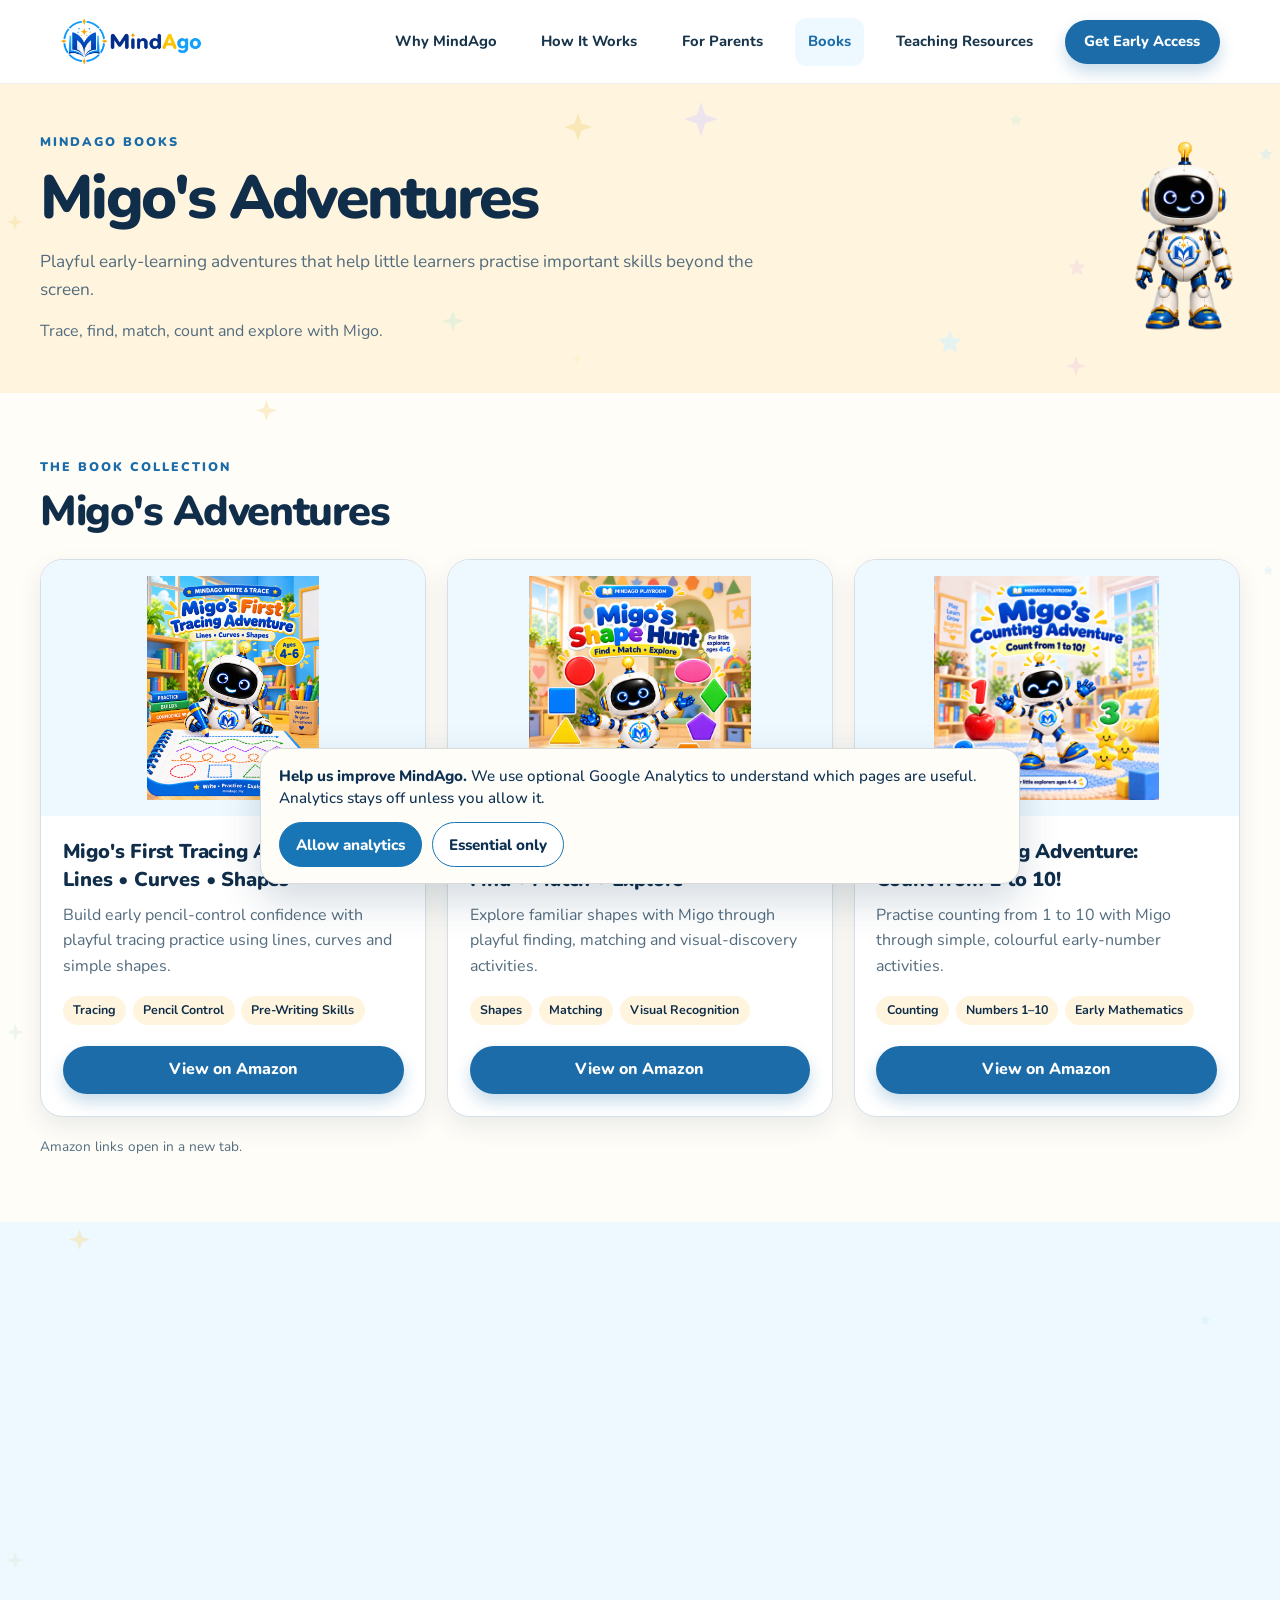
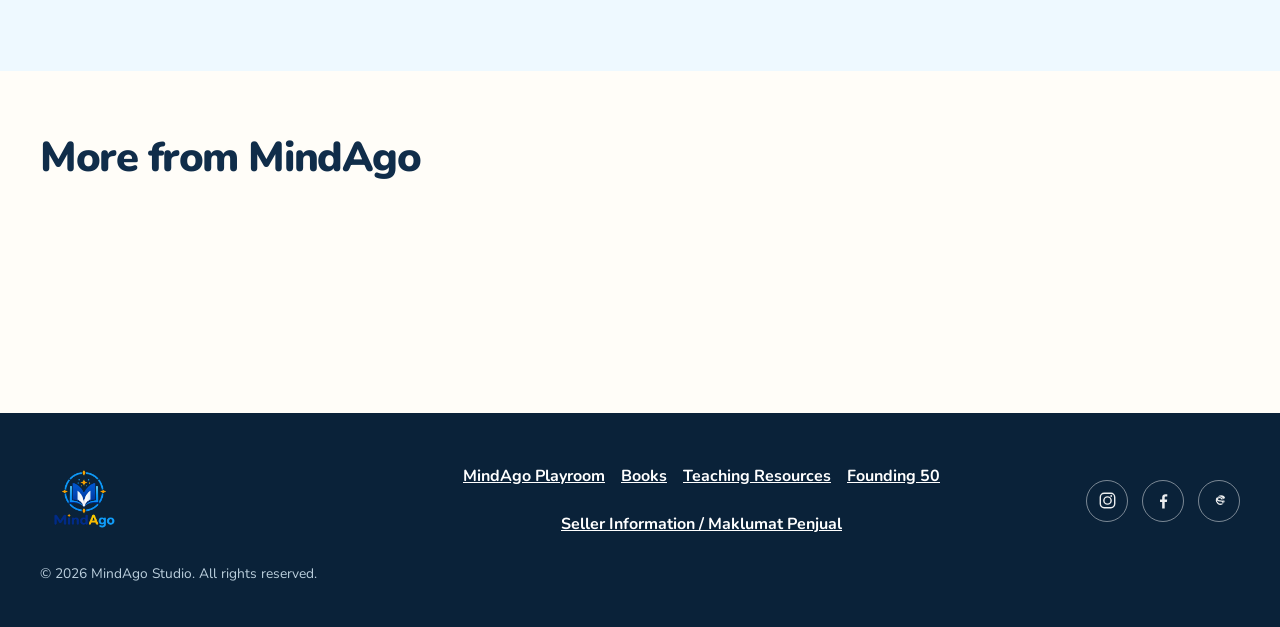
==== commit 12440c2f: "fix(hotfix): invalidate CSS/JS cache to 20261110b and replace playroom artwork with approved 2.5D sc" ====
--- a/books/index.html
+++ b/books/index.html
@@ -8,9 +8,9 @@
     <title>Migo's Adventures | MindAgo Books</title>
     <link rel="canonical" href="https://mindago.my/books/">
     <link rel="icon" href="../assets/branding/mindago_emblem.png?v=20260922c" type="image/png">
-    <link rel="stylesheet" href="../styles.css?v=20261109a">
+    <link rel="stylesheet" href="../styles.css?v=20261110b">
     <link rel="stylesheet" href="styles.css?v=20260928b">
-    <script src="../script.js?v=20261109a" defer></script>
+    <script src="../script.js?v=20261110b" defer></script>
     <script src="/analytics.js?v=20260928b" defer></script>
   <link rel="stylesheet" href="/typography.css?v=20260928a">
   <link rel="stylesheet" href="/header.css?v=20260928a">
--- a/styles.css
+++ b/styles.css
@@ -490,9 +490,9 @@
 .playroom-image {
   width: 100%;
   height: auto;
-  aspect-ratio: 3 / 2;
+  aspect-ratio: 1810 / 869;
   border-radius: calc(var(--radius-large) - 0.45rem);
-  object-fit: contain;
+  object-fit: cover;
   object-position: center;
 }
 
@@ -1504,6 +1504,13 @@
 }
 
 @media (prefers-reduced-motion: reduce) {
+  .gameplay-grid {
+    scroll-behavior: auto !important;
+  }
+
+  .carousel-dot {
+    transition: none !important;
+  }
   html {
     scroll-behavior: auto;
   }
@@ -1833,3 +1840,563 @@
 .footer-notes a:hover {
   color: var(--white);
 }
+
+
+/* ==========================================================================
+   Gameplay Showcase Section & Lightbox Dialog
+   ========================================================================== */
+
+.gameplay-showcase-section {
+  padding-block: clamp(3rem, 6vw, 5rem);
+  background: linear-gradient(180deg, var(--pearl) 0%, var(--sky-soft) 50%, var(--pearl) 100%);
+  border-bottom: 1px solid rgba(16, 45, 74, 0.08);
+}
+
+.gameplay-carousel-wrapper {
+  position: relative;
+  margin-top: clamp(1.8rem, 3.5vw, 2.5rem);
+}
+
+.gameplay-carousel-controls {
+  display: flex;
+  align-items: center;
+  justify-content: space-between;
+  gap: 1rem;
+  margin-bottom: 1.25rem;
+}
+
+@media (min-width: 1024px) {
+  .gameplay-carousel-controls {
+    display: none;
+  }
+}
+
+.carousel-btn {
+  display: inline-flex;
+  align-items: center;
+  justify-content: center;
+  width: 2.75rem;
+  height: 2.75rem;
+  border: 1.5px solid var(--line);
+  border-radius: 50%;
+  background: var(--white);
+  color: var(--navy);
+  cursor: pointer;
+  box-shadow: var(--shadow-card);
+  transition: all 0.2s ease;
+  flex-shrink: 0;
+}
+
+.carousel-btn:hover {
+  background: var(--sky);
+  border-color: var(--blue);
+  color: var(--blue);
+  transform: translateY(-1px);
+}
+
+.carousel-btn:active {
+  transform: translateY(0);
+}
+
+.carousel-indicators {
+  display: flex;
+  align-items: center;
+  justify-content: center;
+  gap: 0.5rem;
+  flex-grow: 1;
+}
+
+.carousel-dot {
+  width: 0.65rem;
+  height: 0.65rem;
+  border: none;
+  border-radius: 999px;
+  background: var(--line);
+  padding: 0;
+  cursor: pointer;
+  transition: all 0.25s ease;
+}
+
+.carousel-dot.is-active {
+  width: 1.6rem;
+  background: var(--blue);
+}
+
+.gameplay-grid {
+  display: flex;
+  overflow-x: auto;
+  scroll-snap-type: x mandatory;
+  scroll-behavior: smooth;
+  gap: 1.25rem;
+  padding: 0.25rem;
+  margin: 0;
+  list-style: none;
+  scrollbar-width: none;
+  -webkit-overflow-scrolling: touch;
+}
+
+.gameplay-grid::-webkit-scrollbar {
+  display: none;
+}
+
+@media (min-width: 1024px) {
+  .gameplay-grid {
+    display: grid;
+    grid-template-columns: repeat(3, 1fr);
+    gap: 1.5rem;
+    overflow-x: visible;
+    scroll-snap-type: none;
+    padding: 0;
+  }
+}
+
+.gameplay-card {
+  flex: 0 0 calc(100% - 1.5rem);
+  max-width: 25rem;
+  scroll-snap-align: center;
+  display: flex;
+  flex-direction: column;
+  background: var(--white);
+  border: 1px solid rgba(16, 45, 74, 0.12);
+  border-radius: var(--radius-large);
+  overflow: hidden;
+  box-shadow: var(--shadow-card);
+  transition: transform 0.25s ease, box-shadow 0.25s ease, border-color 0.25s ease;
+}
+
+@media (min-width: 768px) and (max-width: 1023px) {
+  .gameplay-card {
+    flex: 0 0 calc(50% - 0.75rem);
+    max-width: none;
+  }
+}
+
+@media (min-width: 1024px) {
+  .gameplay-card {
+    max-width: none;
+  }
+  
+  .gameplay-card:hover {
+    transform: translateY(-4px);
+    box-shadow: var(--shadow-soft);
+    border-color: rgba(27, 108, 168, 0.35);
+  }
+}
+
+.gameplay-card-media {
+  position: relative;
+  width: 100%;
+  aspect-ratio: 16 / 10;
+  background: var(--cream);
+  overflow: hidden;
+  border-bottom: 1px solid var(--line);
+}
+
+/* Dual-Preview Enhancements */
+.gameplay-card-media.gameplay-dual-media {
+  aspect-ratio: auto;
+  background: #F8F5F0;
+  padding: 0.65rem;
+  box-sizing: border-box;
+}
+
+.gameplay-dual-switcher {
+  display: flex;
+  gap: 0.4rem;
+  margin-bottom: 0.5rem;
+}
+
+.gameplay-dual-tab {
+  flex: 1;
+  display: inline-flex;
+  align-items: center;
+  justify-content: center;
+  gap: 0.35rem;
+  padding: 0.38rem 0.5rem;
+  font-size: 0.74rem;
+  font-weight: 700;
+  color: var(--muted);
+  background: #FFFFFF;
+  border: 1px solid var(--line);
+  border-radius: 999px;
+  cursor: pointer;
+  transition: all 0.2s ease;
+  white-space: nowrap;
+}
+
+.gameplay-dual-tab:hover {
+  background: var(--sky);
+  color: var(--navy);
+  border-color: rgba(27, 108, 168, 0.35);
+}
+
+.gameplay-dual-tab.is-active {
+  color: var(--navy);
+  background: var(--sky);
+  border-color: var(--blue);
+  box-shadow: 0 1px 3px rgba(27, 108, 168, 0.15);
+}
+
+.gameplay-dual-tab-dot {
+  width: 6px;
+  height: 6px;
+  border-radius: 50%;
+  background: currentColor;
+  opacity: 0.5;
+  transition: opacity 0.2s ease, transform 0.2s ease;
+}
+
+.gameplay-dual-tab.is-active .gameplay-dual-tab-dot {
+  background: var(--blue);
+  opacity: 1;
+  transform: scale(1.15);
+}
+
+.gameplay-dual-frames {
+  position: relative;
+  width: 100%;
+}
+
+.gameplay-preview-frame {
+  position: relative;
+  border-radius: 0.75rem;
+  overflow: hidden;
+  background: var(--cream);
+  box-shadow: 0 1px 3px rgba(0, 0, 0, 0.08);
+  border: 1px solid rgba(27, 108, 168, 0.12);
+  transition: transform 0.2s ease, box-shadow 0.2s ease;
+}
+
+.gameplay-preview-frame .gameplay-zoom-btn {
+  display: block;
+  width: 100%;
+  aspect-ratio: 16 / 10;
+  padding: 0;
+  margin: 0;
+  border: none;
+  background: transparent;
+  cursor: pointer;
+  position: relative;
+  text-align: left;
+}
+
+.gameplay-preview-frame .gameplay-zoom-btn img {
+  display: block;
+  width: 100%;
+  height: 100%;
+  object-fit: cover;
+  object-position: center;
+  transition: transform 0.35s ease;
+}
+
+.gameplay-preview-frame:hover .gameplay-zoom-btn img,
+.gameplay-preview-frame .gameplay-zoom-btn:focus-visible img {
+  transform: scale(1.03);
+}
+
+.gameplay-preview-pill {
+  position: absolute;
+  top: 0.45rem;
+  left: 0.45rem;
+  display: inline-flex;
+  align-items: center;
+  padding: 0.22rem 0.5rem;
+  border-radius: 999px;
+  background: rgba(16, 45, 74, 0.84);
+  color: #FFFFFF;
+  font-size: 0.68rem;
+  font-weight: 700;
+  backdrop-filter: blur(4px);
+  pointer-events: none;
+  z-index: 2;
+  box-shadow: 0 1px 3px rgba(0, 0, 0, 0.2);
+  letter-spacing: 0.01em;
+}
+
+.gameplay-preview-frame .gameplay-zoom-hint {
+  position: absolute;
+  bottom: 0.45rem;
+  right: 0.45rem;
+  display: inline-flex;
+  align-items: center;
+  gap: 0.25rem;
+  padding: 0.22rem 0.5rem;
+  border-radius: 999px;
+  background: rgba(16, 45, 74, 0.84);
+  color: #FFFFFF;
+  font-size: 0.68rem;
+  font-weight: 700;
+  backdrop-filter: blur(4px);
+  pointer-events: none;
+  z-index: 2;
+  transition: opacity 0.2s ease, transform 0.2s ease;
+}
+
+@media (min-width: 768px) {
+  .gameplay-dual-switcher {
+    display: none;
+  }
+  .gameplay-dual-frames {
+    display: grid;
+    grid-template-columns: 1fr 1fr;
+    gap: 0.55rem;
+  }
+  .gameplay-preview-frame {
+    display: block !important;
+  }
+  .gameplay-preview-frame:hover {
+    box-shadow: 0 3px 8px rgba(27, 108, 168, 0.16);
+    border-color: rgba(27, 108, 168, 0.3);
+  }
+}
+
+@media (max-width: 767px) {
+  .gameplay-preview-frame {
+    display: none;
+  }
+  .gameplay-preview-frame.is-active {
+    display: block;
+  }
+}
+
+.gameplay-zoom-btn {
+  display: block;
+  width: 100%;
+  height: 100%;
+  padding: 0;
+  margin: 0;
+  border: none;
+  background: transparent;
+  cursor: pointer;
+  position: relative;
+  text-align: left;
+}
+
+.gameplay-zoom-btn img {
+  width: 100%;
+  height: 100%;
+  object-fit: cover;
+  object-position: center;
+  transition: transform 0.35s ease;
+}
+
+.gameplay-card:hover .gameplay-zoom-btn img {
+  transform: scale(1.03);
+}
+
+.gameplay-zoom-hint {
+  position: absolute;
+  bottom: 0.75rem;
+  right: 0.75rem;
+  display: inline-flex;
+  align-items: center;
+  gap: 0.35rem;
+  padding: 0.35rem 0.65rem;
+  border-radius: 999px;
+  background: rgba(16, 45, 74, 0.85);
+  color: var(--white);
+  font-size: 0.75rem;
+  font-weight: 700;
+  backdrop-filter: blur(4px);
+  pointer-events: none;
+  transition: opacity 0.2s ease, transform 0.2s ease;
+}
+
+.gameplay-card-content {
+  display: flex;
+  flex-direction: column;
+  flex-grow: 1;
+  padding: 1.4rem 1.35rem 1.6rem;
+}
+
+.gameplay-card-tag {
+  display: inline-block;
+  align-self: flex-start;
+  padding: 0.25rem 0.65rem;
+  border-radius: 999px;
+  background: var(--sky);
+  color: var(--blue);
+  font-size: 0.75rem;
+  font-weight: 800;
+  letter-spacing: 0.02em;
+  margin-bottom: 0.7rem;
+}
+
+.gameplay-card-title {
+  margin: 0 0 0.5rem;
+  font-size: 1.18rem;
+  line-height: 1.3;
+  color: var(--navy);
+}
+
+.gameplay-card-desc {
+  margin: 0 0 1rem;
+  color: var(--muted);
+  font-size: 0.9rem;
+  line-height: 1.5;
+  flex-grow: 1;
+}
+
+.gameplay-card-features {
+  margin: 0;
+  padding: 0;
+  list-style: none;
+  display: flex;
+  flex-direction: column;
+  gap: 0.35rem;
+  border-top: 1px dashed var(--line);
+  padding-top: 0.85rem;
+}
+
+.gameplay-card-features li {
+  position: relative;
+  padding-left: 1.25rem;
+  font-size: 0.82rem;
+  line-height: 1.4;
+  color: var(--ink);
+}
+
+.gameplay-card-features li::before {
+  position: absolute;
+  left: 0;
+  top: 0.15rem;
+  content: "✓";
+  color: var(--green);
+  font-weight: 800;
+  font-size: 0.85rem;
+}
+
+/* Call to Action Box */
+.gameplay-cta-box {
+  margin-top: clamp(2.5rem, 4vw, 3.5rem);
+  padding: clamp(1.5rem, 3.5vw, 2.25rem);
+  background: var(--white);
+  border: 2px solid var(--gold);
+  border-radius: var(--radius-large);
+  box-shadow: var(--shadow-soft);
+  display: flex;
+  flex-direction: column;
+  gap: 1.25rem;
+}
+
+@media (min-width: 860px) {
+  .gameplay-cta-box {
+    flex-direction: row;
+    align-items: center;
+    justify-content: space-between;
+    gap: 2rem;
+  }
+}
+
+.gameplay-cta-content h3 {
+  margin: 0 0 0.4rem;
+  font-size: clamp(1.2rem, 2.2vw, 1.45rem);
+  color: var(--navy);
+}
+
+.gameplay-cta-content p {
+  margin: 0;
+  color: var(--muted);
+  font-size: 0.95rem;
+  line-height: 1.5;
+}
+
+.gameplay-cta-actions {
+  display: flex;
+  flex-direction: column;
+  gap: 0.5rem;
+  flex-shrink: 0;
+}
+
+.gameplay-cta-actions .button {
+  text-align: center;
+  white-space: nowrap;
+}
+
+.gameplay-cta-microcopy {
+  font-size: 0.78rem;
+  color: var(--muted);
+  text-align: center;
+}
+
+/* Lightbox Dialog */
+.gameplay-dialog {
+  border: none;
+  border-radius: var(--radius-large);
+  padding: 0;
+  margin: auto;
+  max-width: min(92vw, 56rem);
+  background: var(--white);
+  box-shadow: 0 1.5rem 4rem rgba(10, 34, 57, 0.35);
+  overflow: hidden;
+}
+
+.gameplay-dialog::backdrop {
+  background: rgba(10, 34, 57, 0.75);
+  backdrop-filter: blur(4px);
+}
+
+.gameplay-dialog-inner {
+  position: relative;
+  display: flex;
+  flex-direction: column;
+  max-height: 90vh;
+}
+
+.gameplay-dialog-close {
+  position: absolute;
+  top: 0.85rem;
+  right: 0.85rem;
+  z-index: 10;
+  display: inline-flex;
+  align-items: center;
+  justify-content: center;
+  width: 2.5rem;
+  height: 2.5rem;
+  border: none;
+  border-radius: 50%;
+  background: rgba(16, 45, 74, 0.8);
+  color: var(--white);
+  cursor: pointer;
+  transition: all 0.2s ease;
+}
+
+.gameplay-dialog-close:hover {
+  background: var(--navy);
+  transform: scale(1.1);
+}
+
+.gameplay-dialog-image-wrapper {
+  background: #111827;
+  display: flex;
+  align-items: center;
+  justify-content: center;
+  overflow: hidden;
+}
+
+.gameplay-dialog-img {
+  width: 100%;
+  height: auto;
+  max-height: 65vh;
+  object-fit: contain;
+  display: block;
+}
+
+.gameplay-dialog-meta {
+  padding: 1.25rem 1.5rem 1.5rem;
+  background: var(--white);
+  border-top: 1px solid var(--line);
+}
+
+.gameplay-dialog-title {
+  margin: 0 0 0.35rem;
+  font-size: 1.2rem;
+  color: var(--navy);
+}
+
+.gameplay-dialog-benefit {
+  margin: 0;
+  color: var(--muted);
+  font-size: 0.92rem;
+  line-height: 1.5;
+}
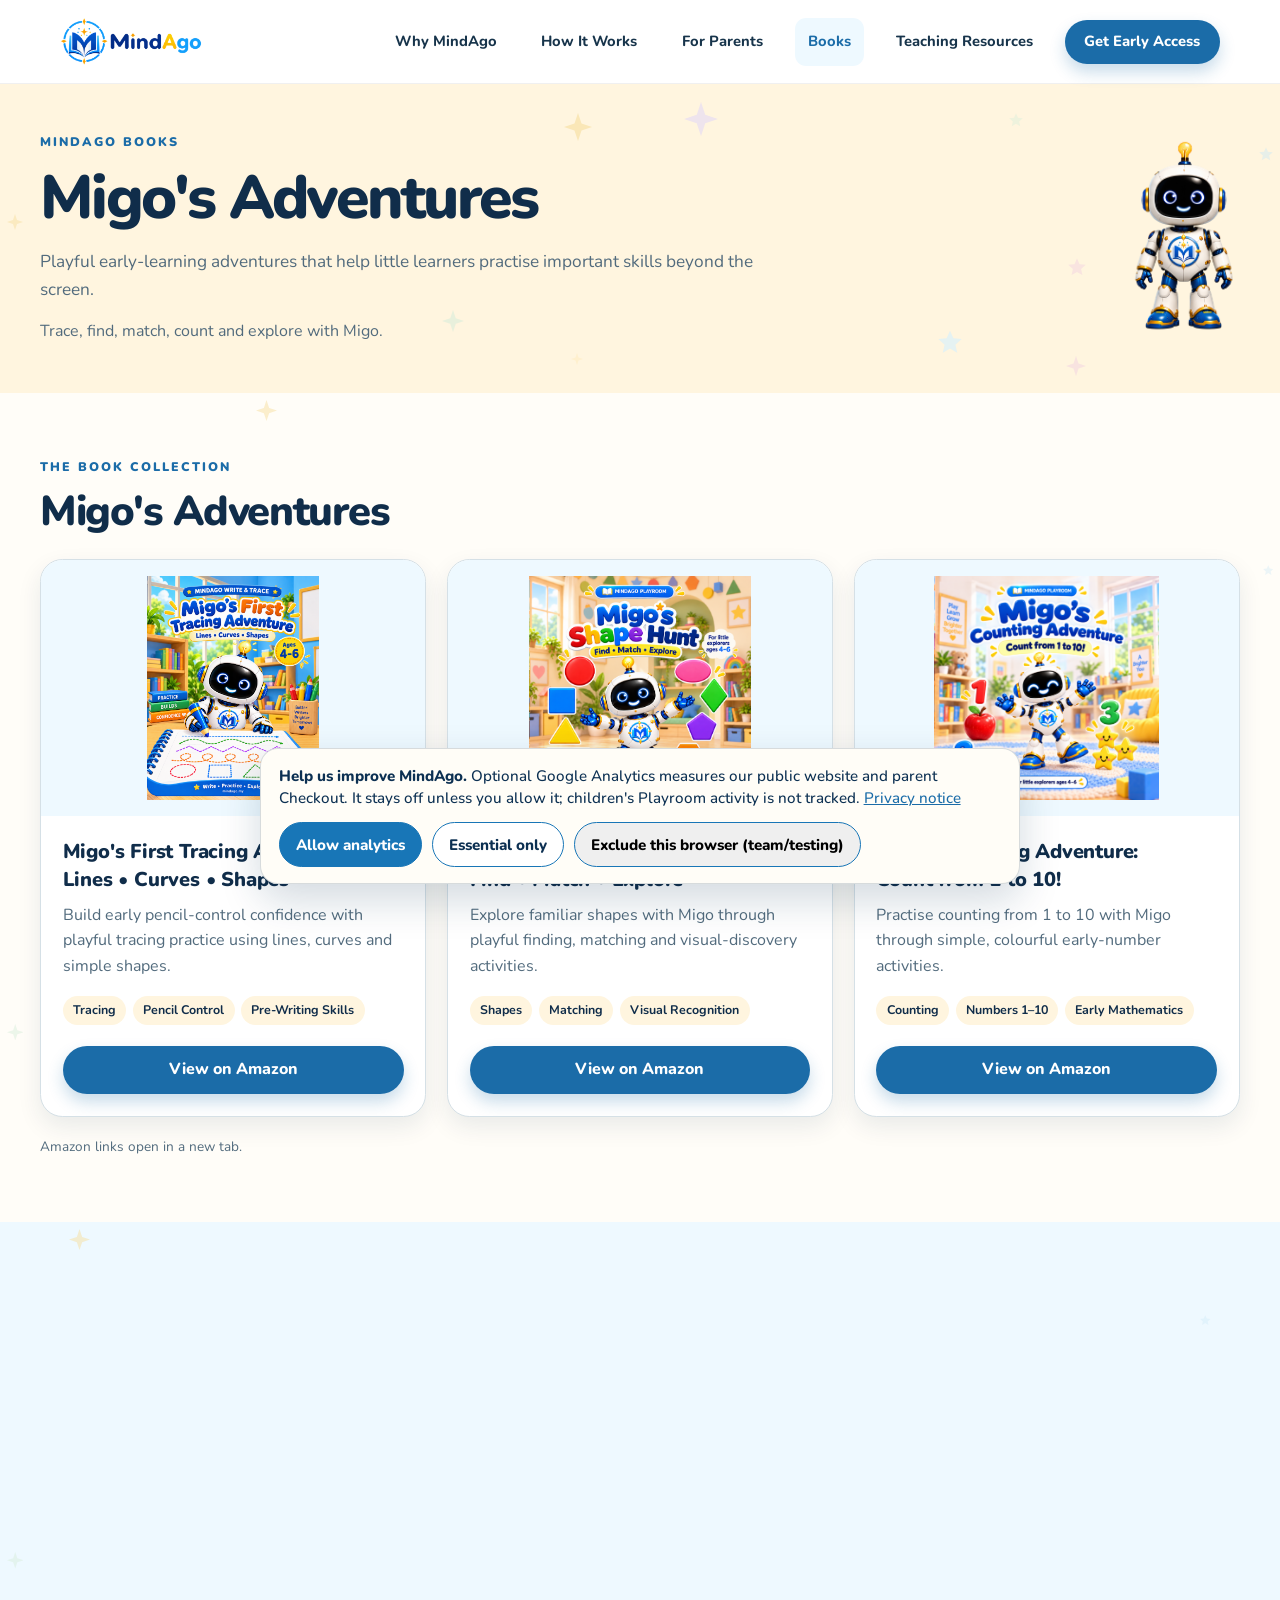
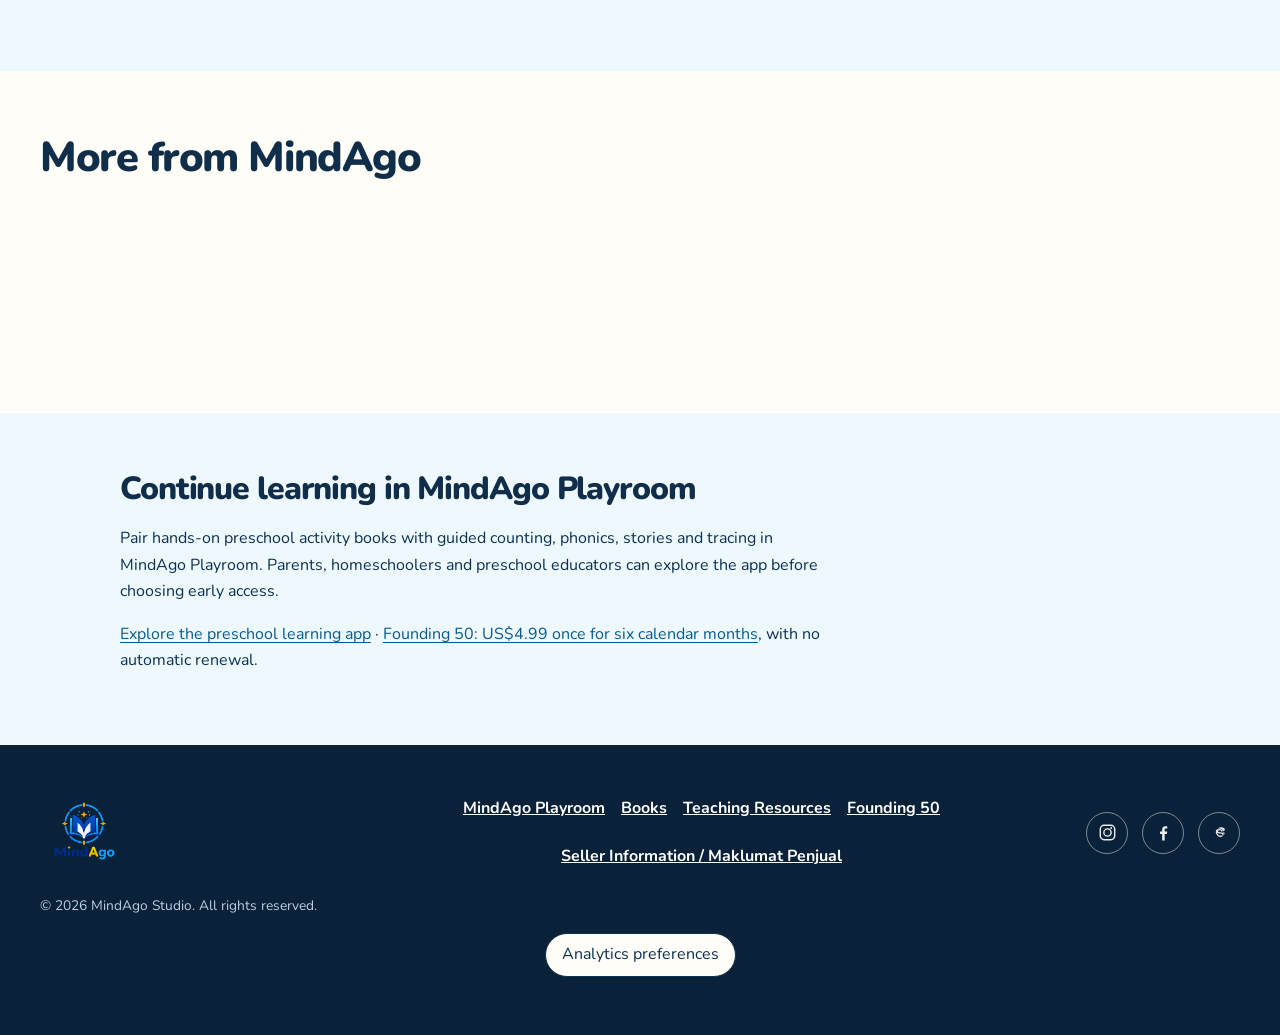
==== commit 211ec5ce: "fix(web): repair preschool discovery and consented funnel analytics" ====
--- a/books/index.html
+++ b/books/index.html
@@ -5,15 +5,15 @@
     <meta name="viewport" content="width=device-width, initial-scale=1">
     <meta name="theme-color" content="#fff5df">
     <meta name="description" content="Explore Migo's Adventures from MindAgo — playful early-learning activity books for tracing, shapes and counting, available on Amazon.">
-    <title>Migo's Adventures | MindAgo Books</title>
+    <title>Preschool Activity Books: Tracing, Shapes &amp; Counting | MindAgo</title>
     <link rel="canonical" href="https://mindago.my/books/">
     <link rel="icon" href="../assets/branding/mindago_emblem.png?v=20260922c" type="image/png">
     <link rel="stylesheet" href="../styles.css?v=20261110b">
     <link rel="stylesheet" href="styles.css?v=20260928b">
     <script src="../script.js?v=20261110b" defer></script>
-    <script src="/analytics.js?v=20260928b" defer></script>
+    <script src="/analytics.js?v=20261125a" defer></script>
   <link rel="stylesheet" href="/typography.css?v=20260928a">
-  <link rel="stylesheet" href="/header.css?v=20260928a">
+  <link rel="stylesheet" href="/header.css?v=20261125a">
   <link rel="stylesheet" href="/motion.css?v=20260928c">
   <script src="/motion.js?v=20260928c" defer></script>
 </head>
@@ -118,7 +118,15 @@
           </div>
         </div>
       </section>
-    </main>
+
+<section class="playroom-resource-link" aria-labelledby="playroom-next-title">
+  <div class="playroom-resource-link__inner">
+    <h2 id="playroom-next-title">Continue learning in MindAgo Playroom</h2>
+    <p>Pair hands-on preschool activity books with guided counting, phonics, stories and tracing in MindAgo Playroom. Parents, homeschoolers and preschool educators can explore the app before choosing early access.</p>
+    <p><a href="/preschool-learning-app/">Explore the preschool learning app</a> · <a href="https://join.mindago.my/founding50">Founding 50: US$4.99 once for six calendar months</a>, with no automatic renewal.</p>
+  </div>
+</section>
+</main>
     <footer class="site-footer">
       <div class="container footer-main">
         <a class="footer-brand" href="../" aria-label="MindAgo home"><img src="../assets/branding/mindago_logo.png?v=20260922c" alt="MindAgo"></a>
--- a/styles.css
+++ b/styles.css
@@ -2400,3 +2400,62 @@
   font-size: 0.92rem;
   line-height: 1.5;
 }
+
+
+/* Authentic Playroom video — unobtrusive until a real MP4 is deployed. */
+.playroom-video-feature[hidden] {
+  display: none !important;
+}
+.playroom-video-feature {
+  max-width: 1050px;
+  margin: 0 auto clamp(2rem, 4vw, 3rem);
+  padding: clamp(1rem, 2.8vw, 1.75rem);
+  border: 1px solid var(--line);
+  border-radius: var(--radius-large);
+  background: var(--white);
+  box-shadow: var(--shadow-soft);
+}
+.playroom-video-feature__intro {
+  display: flex;
+  flex-direction: column;
+  gap: 1rem;
+  align-items: flex-start;
+  justify-content: space-between;
+  margin-bottom: 1.25rem;
+}
+.playroom-video-feature__intro h3 {
+  color: var(--navy);
+  font-size: clamp(1.2rem, 2vw, 1.55rem);
+  margin: 0.25rem 0 0.5rem;
+}
+.playroom-video-feature__intro p:not(.eyebrow) {
+  color: var(--muted);
+  margin: 0;
+  line-height: 1.6;
+}
+.playroom-video-feature__player {
+  display: block;
+  width: 100%;
+  height: auto;
+  aspect-ratio: 7 / 3;
+  background: #15202b;
+  border-radius: calc(var(--radius-large) / 2);
+  object-fit: contain;
+}
+.playroom-video-feature__note {
+  color: var(--muted);
+  font-size: 0.85rem;
+  line-height: 1.5;
+  margin: 0.75rem 0 0;
+}
+@media (min-width: 740px) {
+  .playroom-video-feature__intro {
+    flex-direction: row;
+    align-items: center;
+    gap: 2rem;
+  }
+  .playroom-video-feature__intro .button {
+    flex-shrink: 0;
+    white-space: nowrap;
+  }
+}
--- a/header.css
+++ b/header.css
@@ -71,3 +71,10 @@
     border-bottom:1px solid rgba(0,0,0,.06);
   }
 }
+/* Contextual links keep printable resources connected to the existing Playroom offer. */
+.playroom-resource-link { background: #eef9ff; color: #0c3052; padding: clamp(2rem, 5vw, 3.5rem) 1.25rem; }
+.playroom-resource-link__inner { max-width: 65rem; margin-inline: auto; }
+.playroom-resource-link h2 { font-size: clamp(1.4rem, 3vw, 2rem); line-height: 1.25; margin: 0 0 1rem; }
+.playroom-resource-link p { max-width: 70ch; line-height: 1.65; }
+.playroom-resource-link a { color: #075a91; text-underline-offset: .2em; }
+.playroom-resource-link a:focus-visible { outline: 3px solid #075a91; outline-offset: 4px; }
